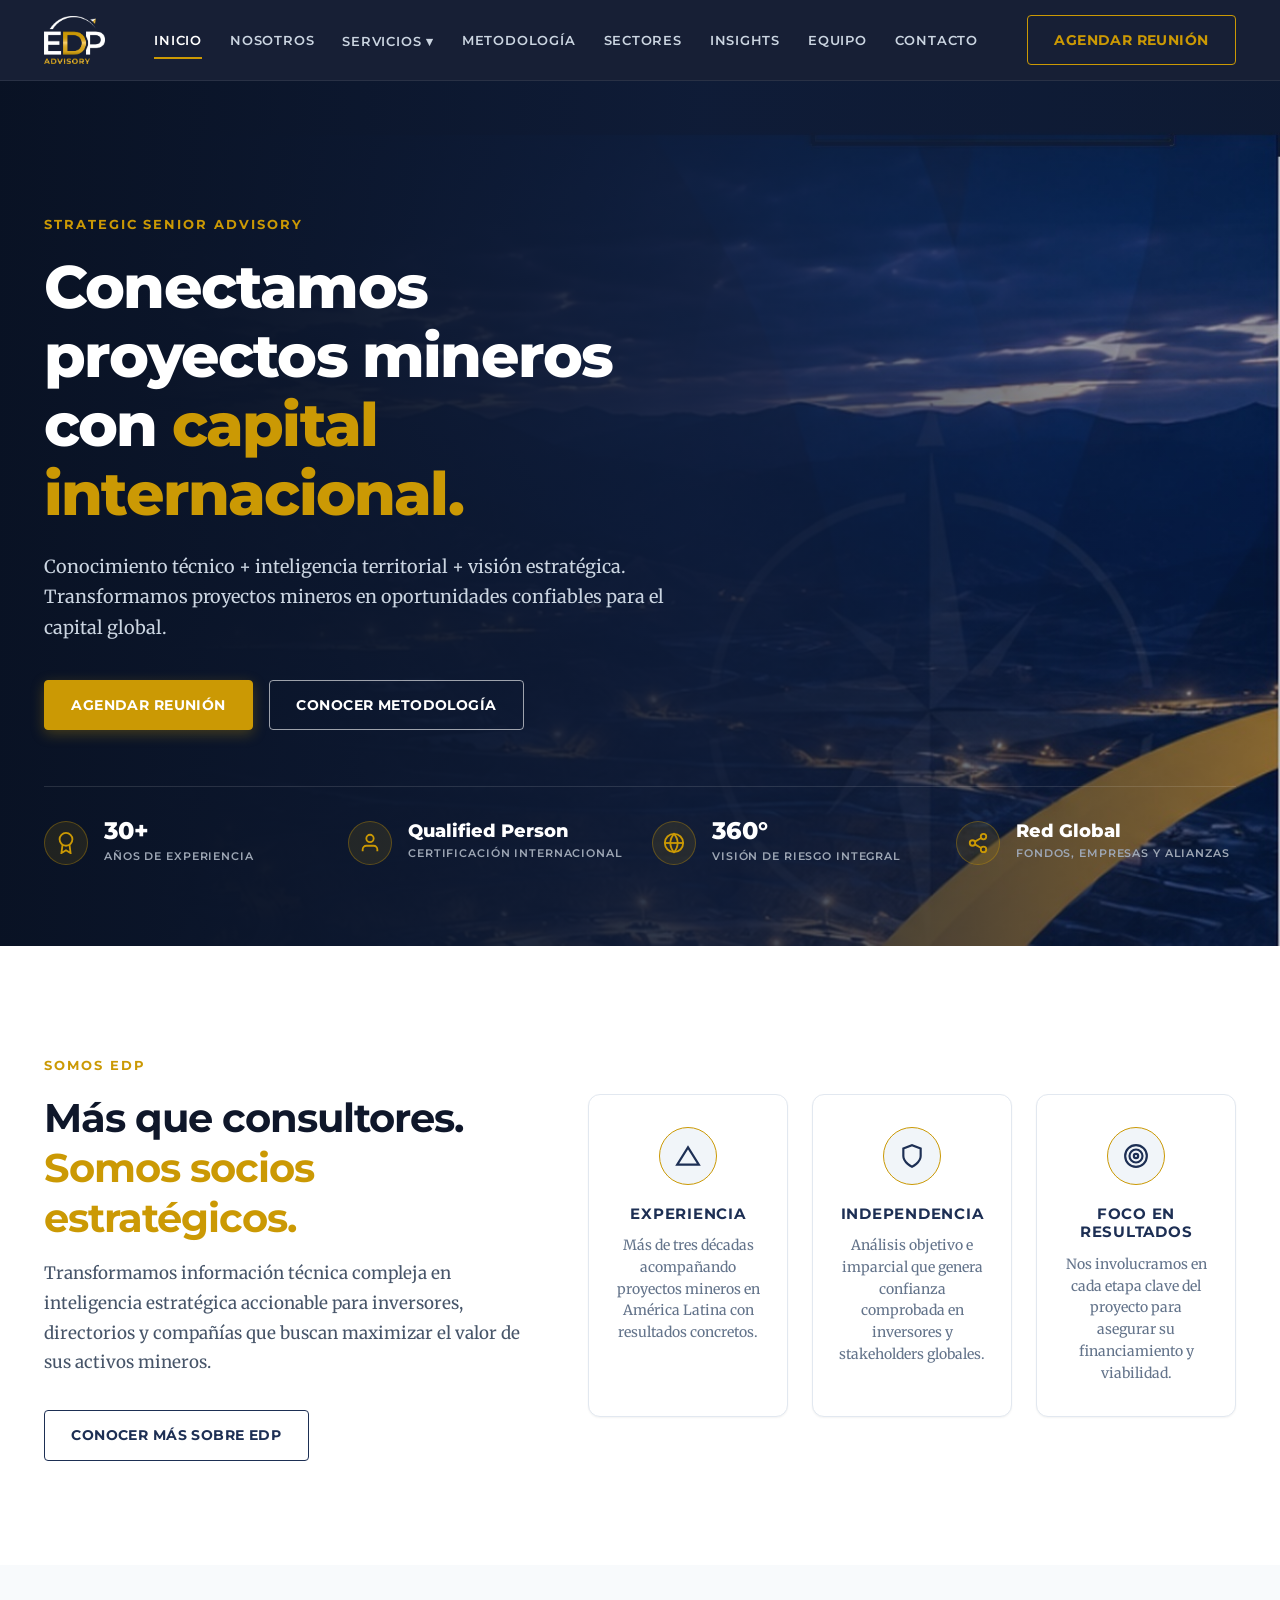
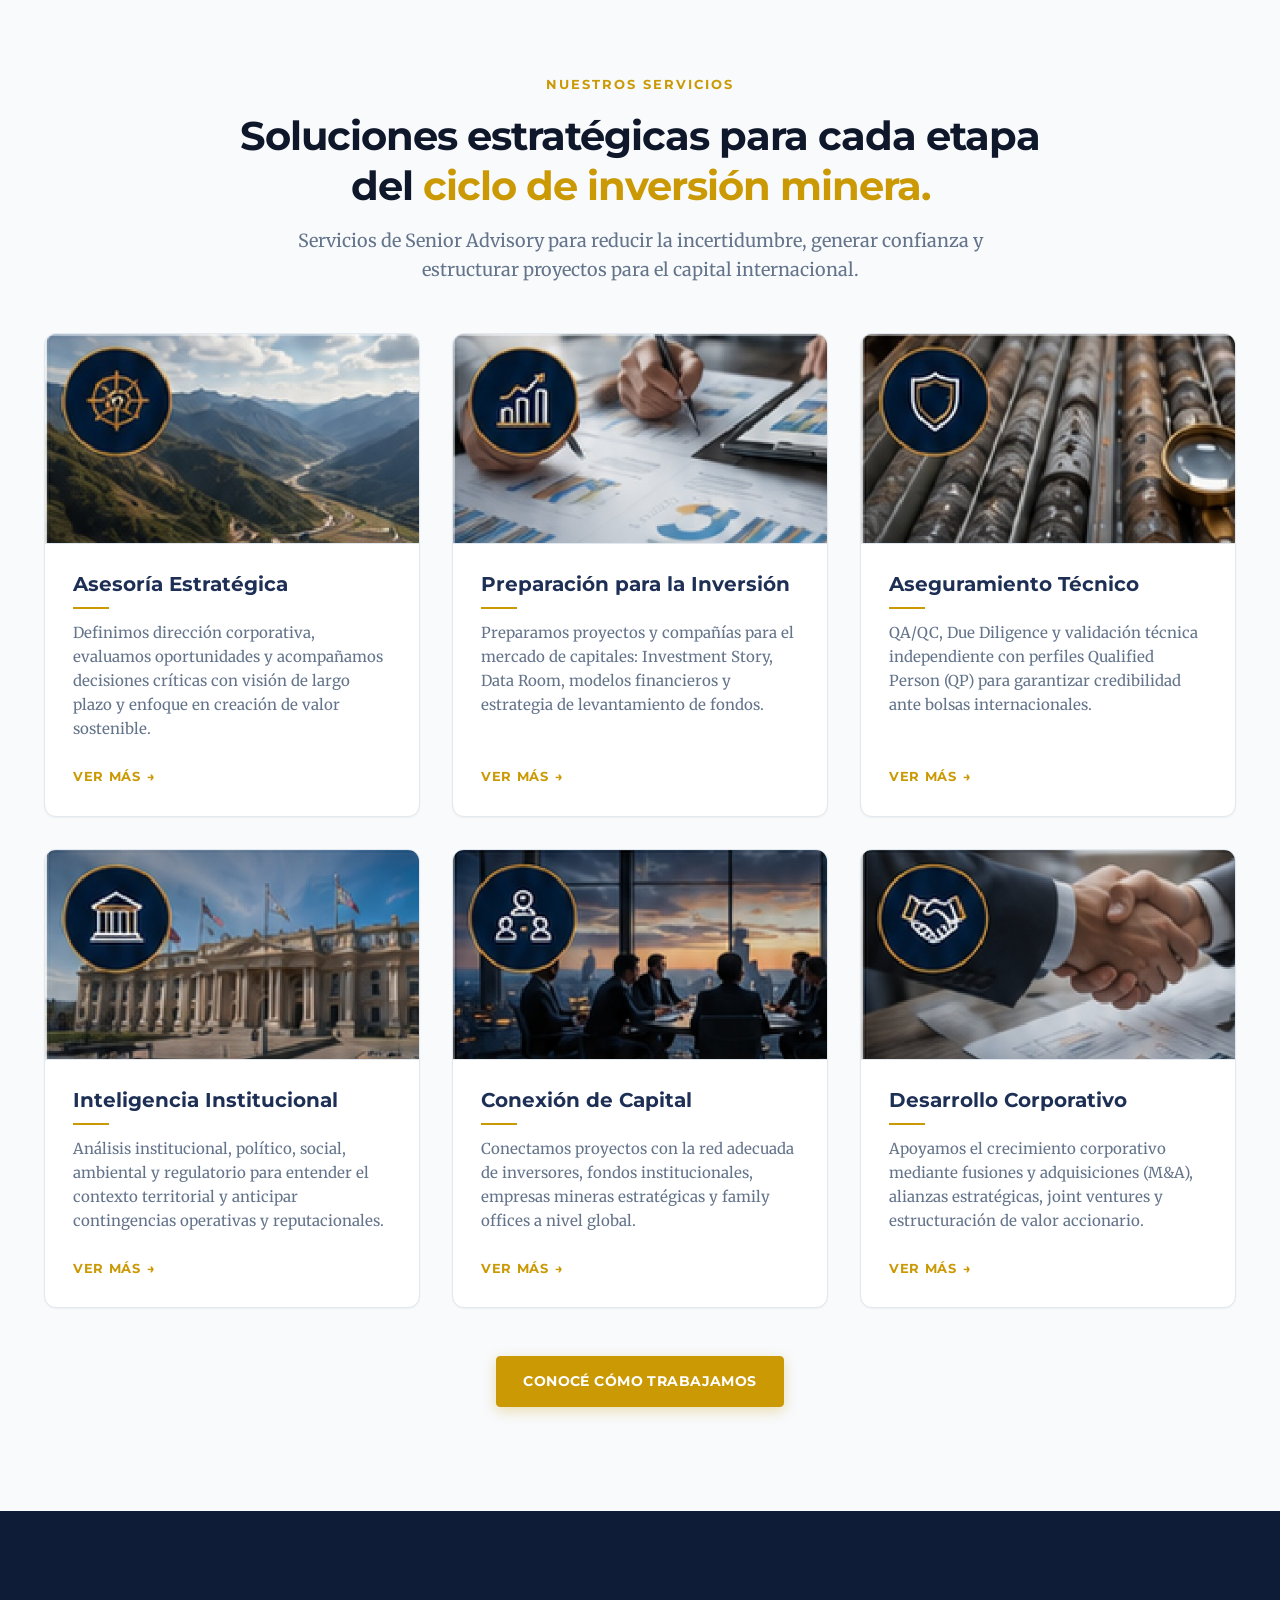
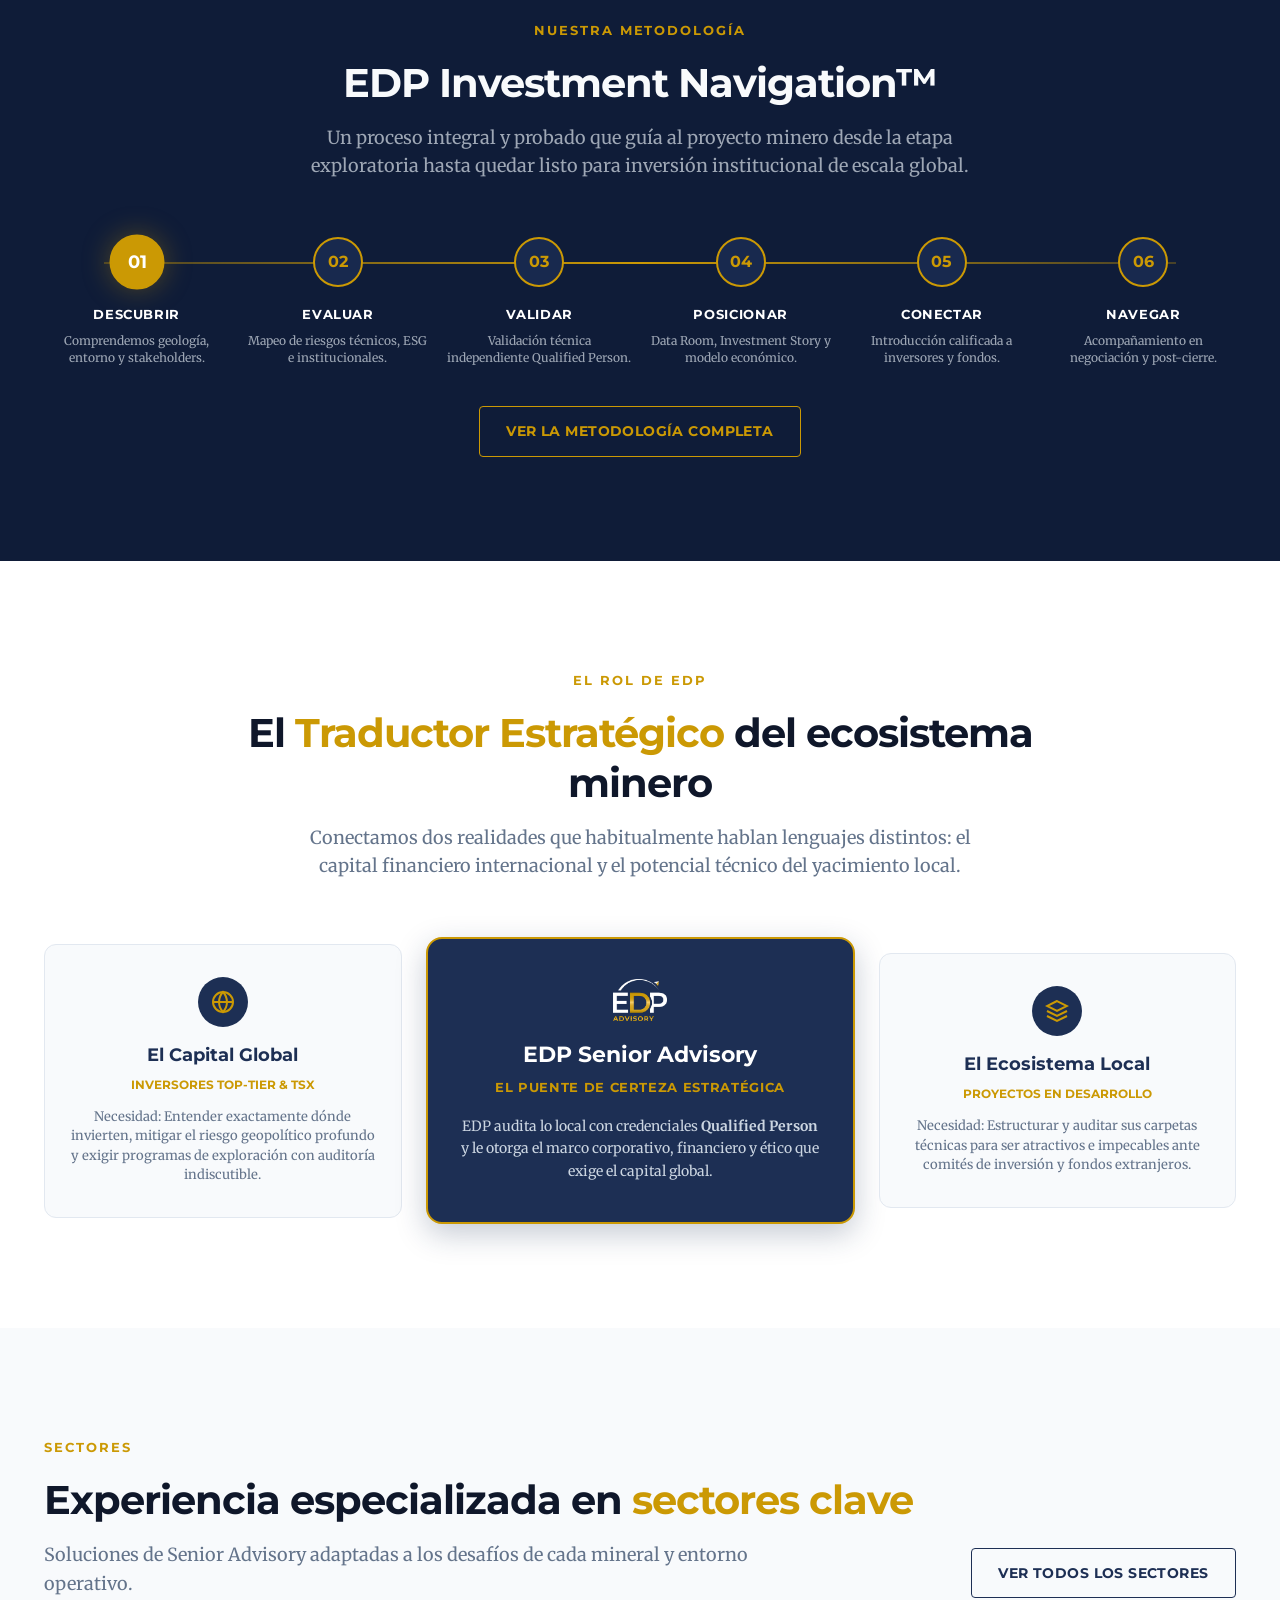
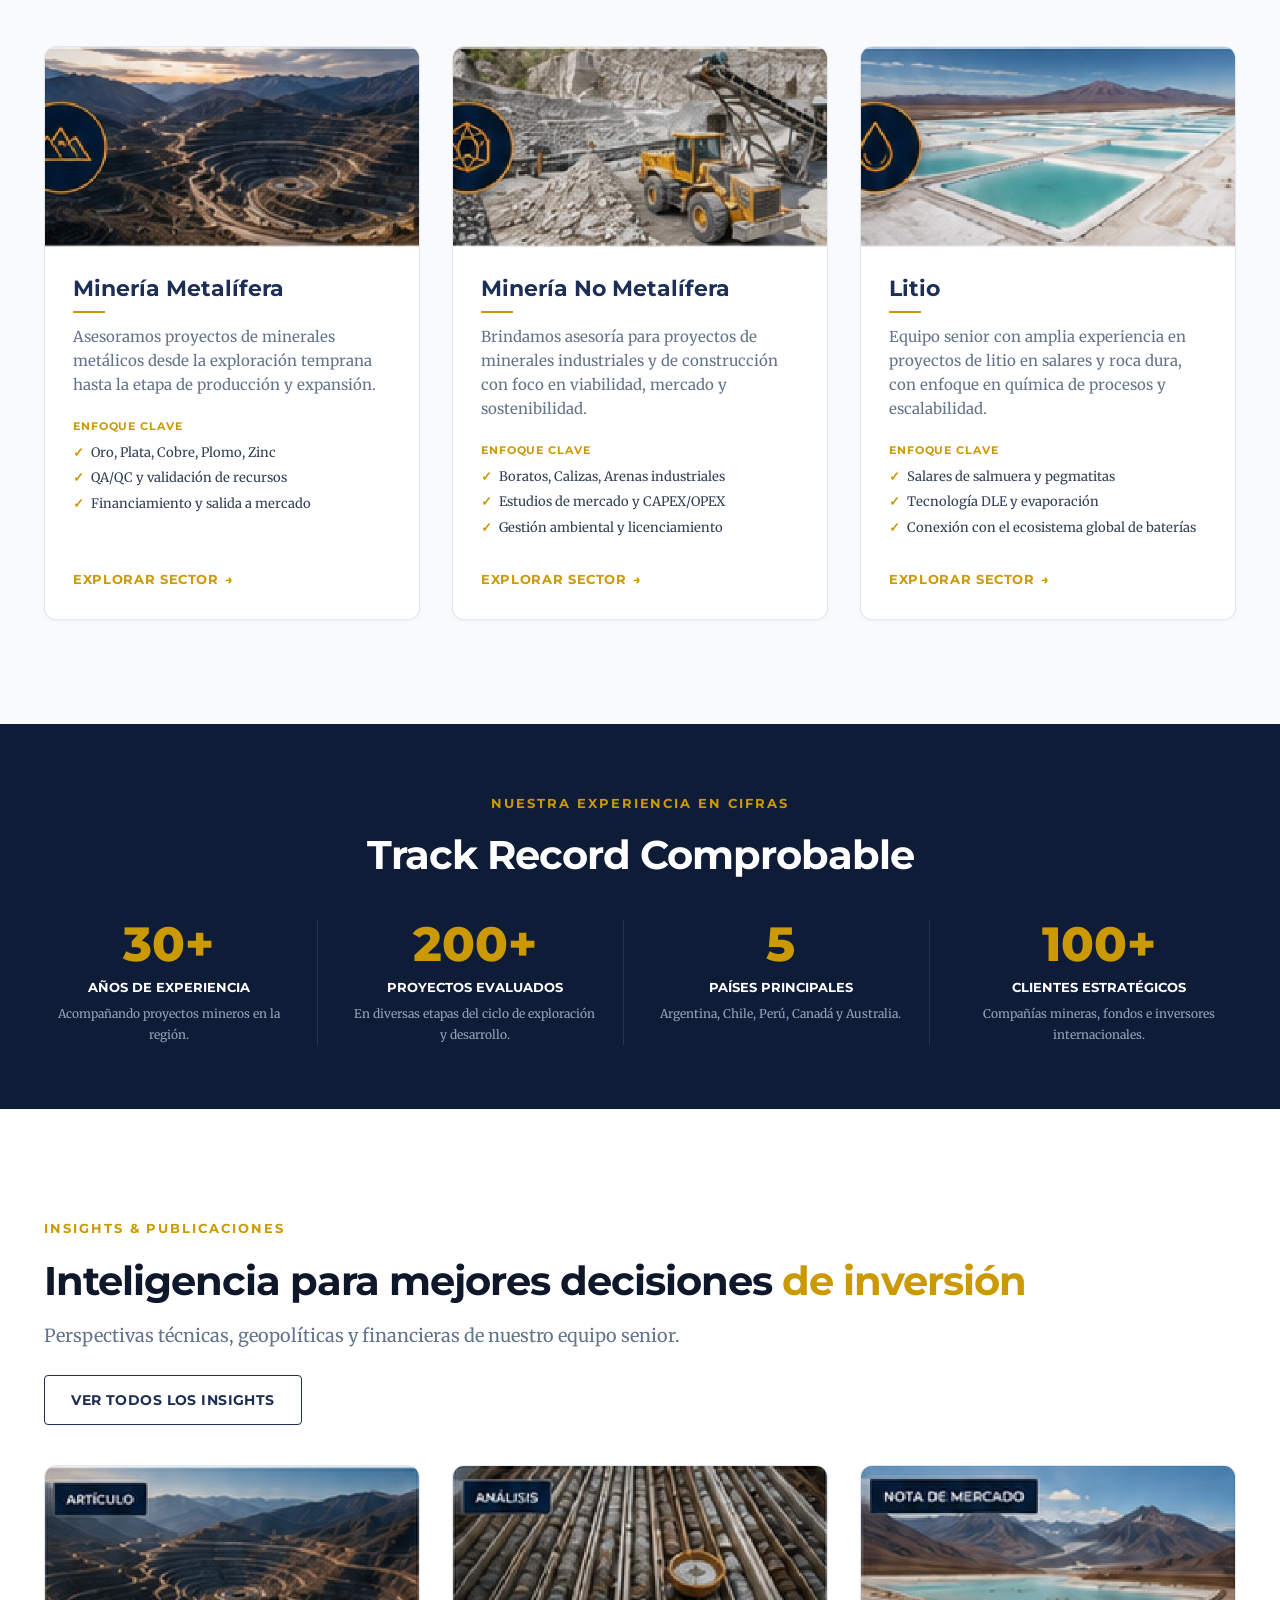
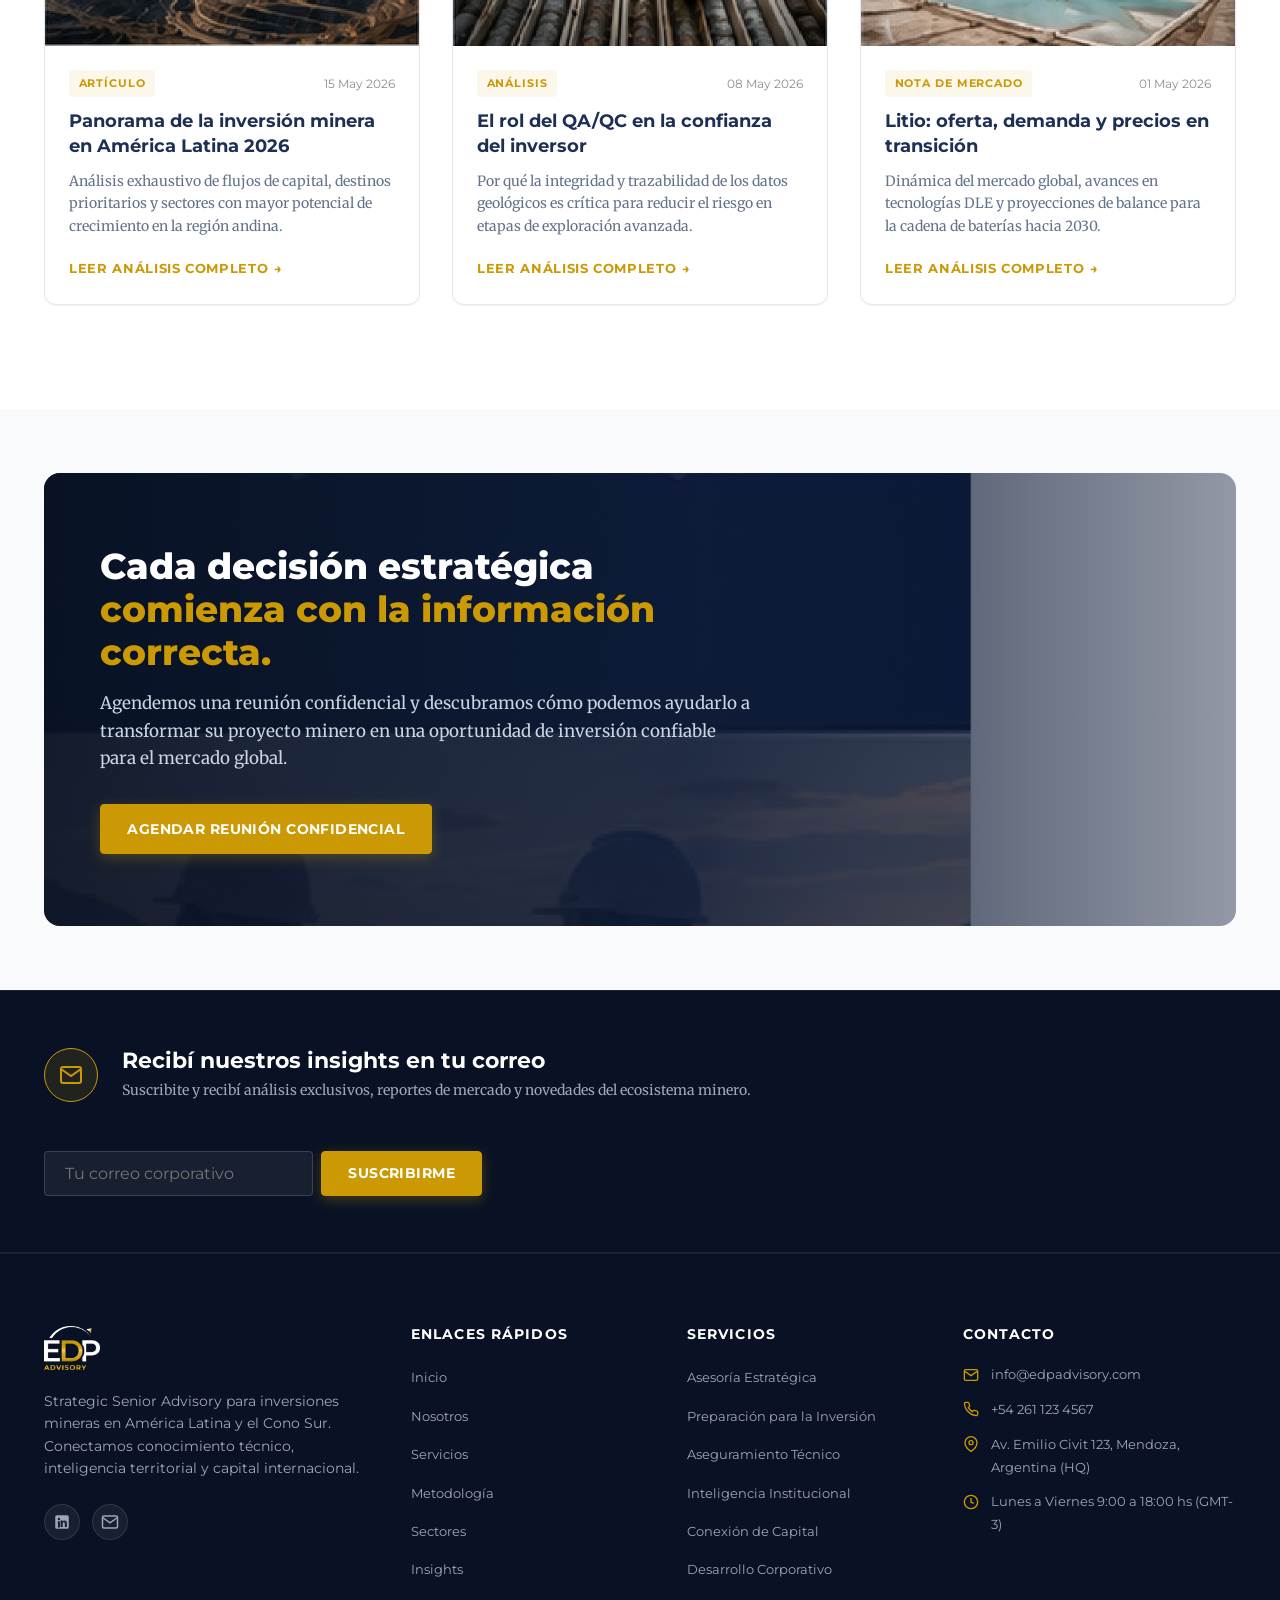
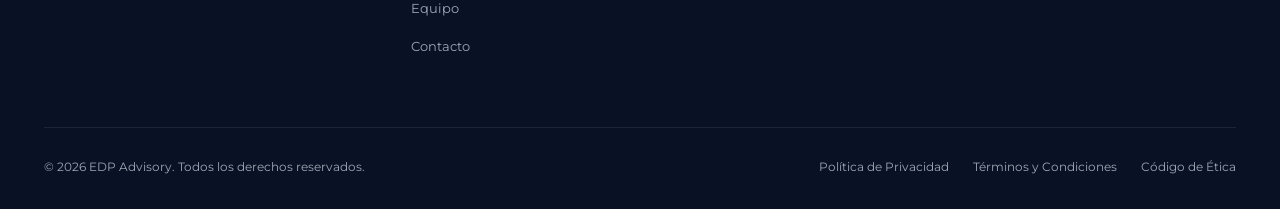
==== index.html @ 358e7604 "Primera version del sitio web EDP" ====
<!DOCTYPE html>
<html lang="es">
<head>
  <meta charset="UTF-8">
  <meta name="viewport" content="width=device-width, initial-scale=1.0">
  <title>EDP Advisory | Strategic Senior Advisory para Inversiones Mineras</title>
  <meta name="description" content="Conectamos proyectos mineros con capital internacional. Firma de Strategic Senior Advisory especializada en minería en América Latina y el Cono Sur.">
  <link rel="stylesheet" href="assets/css/styles.css">
  <link rel="icon" type="image/png" href="assets/img/logo-light.png">
</head>
<body>

  <!-- Site Header -->
  <header class="site-header">
    <div class="container nav-container">
      <a href="index.html" class="nav-logo" aria-label="EDP Advisory - Inicio">
        <img src="assets/img/logo-light.png" alt="EDP Advisory">
      </a>

      <nav class="nav-menu" id="navMenu">
        <a href="index.html" class="nav-link active">Inicio</a>
        <a href="nosotros.html" class="nav-link">Nosotros</a>
        <div class="nav-dropdown">
          <a href="servicios.html" class="nav-link">Servicios ▾</a>
          <div class="dropdown-menu">
            <a href="servicios.html#asesoria-estrategica" class="dropdown-item">Asesoría Estratégica</a>
            <a href="servicios.html#preparacion-inversion" class="dropdown-item">Preparación para la Inversión</a>
            <a href="servicios.html#aseguramiento-tecnico" class="dropdown-item">Aseguramiento Técnico</a>
            <a href="servicios.html#inteligencia-institucional" class="dropdown-item">Inteligencia Institucional</a>
            <a href="servicios.html#conexion-capital" class="dropdown-item">Conexión de Capital</a>
            <a href="servicios.html#desarrollo-corporativo" class="dropdown-item">Desarrollo Corporativo</a>
          </div>
        </div>
        <a href="metodologia.html" class="nav-link">Metodología</a>
        <a href="sectores.html" class="nav-link">Sectores</a>
        <a href="insights.html" class="nav-link">Insights</a>
        <a href="equipo.html" class="nav-link">Equipo</a>
        <a href="contacto.html" class="nav-link">Contacto</a>
      </nav>

      <div class="nav-actions">
        <a href="agendar.html" class="btn btn-outline-gold">Agendar Reunión</a>
        <button class="hamburger-btn" aria-label="Abrir menú" aria-expanded="false">
          <svg width="24" height="24" viewBox="0 0 24 24" fill="none" stroke="currentColor" stroke-width="2">
            <line x1="3" y1="12" x2="21" y2="12"></line>
            <line x1="3" y1="6" x2="21" y2="6"></line>
            <line x1="3" y1="18" x2="21" y2="18"></line>
          </svg>
        </button>
      </div>
    </div>
  </header>

  <!-- Hero Section -->
  <section class="hero">
    <div class="container">
      <div class="hero-content reveal">
        <span class="eyebrow">Strategic Senior Advisory</span>
        <h1 class="hero-title">Conectamos proyectos mineros con <span class="text-gold">capital internacional.</span></h1>
        <p class="hero-description">Conocimiento técnico + inteligencia territorial + visión estratégica. Transformamos proyectos mineros en oportunidades confiables para el capital global.</p>
        
        <div class="hero-actions">
          <a href="agendar.html" class="btn btn-gold">Agendar Reunión</a>
          <a href="metodologia.html" class="btn btn-outline-white">Conocer Metodología</a>
        </div>
      </div>

      <!-- 4 Key Metrics Bar -->
      <div class="metrics-strip">
        <div class="metric-item">
          <div class="metric-icon">
            <svg width="22" height="22" viewBox="0 0 24 24" fill="none" stroke="currentColor" stroke-width="2">
              <circle cx="12" cy="8" r="7"></circle>
              <polyline points="8.21 13.89 7 23 12 20 17 23 15.79 13.88"></polyline>
            </svg>
          </div>
          <div>
            <div class="metric-number">30+</div>
            <div class="metric-label">Años de Experiencia</div>
          </div>
        </div>

        <div class="metric-item">
          <div class="metric-icon">
            <svg width="22" height="22" viewBox="0 0 24 24" fill="none" stroke="currentColor" stroke-width="2">
              <path d="M20 21v-2a4 4 0 0 0-4-4H8a4 4 0 0 0-4 4v2"></path>
              <circle cx="12" cy="7" r="4"></circle>
            </svg>
          </div>
          <div>
            <div class="metric-number" style="font-size: 1.15rem;">Qualified Person</div>
            <div class="metric-label">Certificación Internacional</div>
          </div>
        </div>

        <div class="metric-item">
          <div class="metric-icon">
            <svg width="22" height="22" viewBox="0 0 24 24" fill="none" stroke="currentColor" stroke-width="2">
              <circle cx="12" cy="12" r="10"></circle>
              <line x1="2" y1="12" x2="22" y2="12"></line>
              <path d="M12 2a15.3 15.3 0 0 1 4 10 15.3 15.3 0 0 1-4 10 15.3 15.3 0 0 1-4-10 15.3 15.3 0 0 1 4-10z"></path>
            </svg>
          </div>
          <div>
            <div class="metric-number">360°</div>
            <div class="metric-label">Visión de Riesgo Integral</div>
          </div>
        </div>

        <div class="metric-item">
          <div class="metric-icon">
            <svg width="22" height="22" viewBox="0 0 24 24" fill="none" stroke="currentColor" stroke-width="2">
              <circle cx="18" cy="5" r="3"></circle>
              <circle cx="6" cy="12" r="3"></circle>
              <circle cx="18" cy="19" r="3"></circle>
              <line x1="8.59" y1="13.51" x2="15.42" y2="17.49"></line>
              <line x1="15.41" y1="6.51" x2="8.59" y2="10.49"></line>
            </svg>
          </div>
          <div>
            <div class="metric-number" style="font-size: 1.15rem;">Red Global</div>
            <div class="metric-label">Fondos, Empresas y Alianzas</div>
          </div>
        </div>
      </div>
    </div>
  </section>

  <!-- Somos EDP / Value Proposition Section -->
  <section class="section section-white">
    <div class="container">
      <div class="feature-split">
        <div>
          <span class="eyebrow">Somos EDP</span>
          <h2 class="section-title">Más que consultores. <span class="text-gold">Somos socios estratégicos.</span></h2>
          <p style="font-size: 1.0625rem; color: #475569; margin-bottom: 2rem; line-height: 1.75;">
            Transformamos información técnica compleja en inteligencia estratégica accionable para inversores, directorios y compañías que buscan maximizar el valor de sus activos mineros.
          </p>
          <a href="nosotros.html" class="btn btn-outline-navy">Conocer más sobre EDP</a>
        </div>

        <div class="pillar-cards">
          <!-- Pillar 1 -->
          <div class="pillar-card">
            <div class="pillar-icon-box">
              <svg width="26" height="26" viewBox="0 0 24 24" fill="none" stroke="currentColor" stroke-width="2">
                <path d="M2 20h20L12 4z"></path>
              </svg>
            </div>
            <h3 class="pillar-title">Experiencia</h3>
            <p class="pillar-desc">Más de tres décadas acompañando proyectos mineros en América Latina con resultados concretos.</p>
          </div>

          <!-- Pillar 2 -->
          <div class="pillar-card">
            <div class="pillar-icon-box">
              <svg width="26" height="26" viewBox="0 0 24 24" fill="none" stroke="currentColor" stroke-width="2">
                <path d="M12 22s8-4 8-10V5l-8-3-8 3v7c0 6 8 10 8 10z"></path>
              </svg>
            </div>
            <h3 class="pillar-title">Independencia</h3>
            <p class="pillar-desc">Análisis objetivo e imparcial que genera confianza comprobada en inversores y stakeholders globales.</p>
          </div>

          <!-- Pillar 3 -->
          <div class="pillar-card">
            <div class="pillar-icon-box">
              <svg width="26" height="26" viewBox="0 0 24 24" fill="none" stroke="currentColor" stroke-width="2">
                <circle cx="12" cy="12" r="10"></circle>
                <circle cx="12" cy="12" r="6"></circle>
                <circle cx="12" cy="12" r="2"></circle>
              </svg>
            </div>
            <h3 class="pillar-title">Foco en Resultados</h3>
            <p class="pillar-desc">Nos involucramos en cada etapa clave del proyecto para asegurar su financiamiento y viabilidad.</p>
          </div>
        </div>
      </div>
    </div>
  </section>

  <!-- Solutions & Services Overview Section -->
  <section class="section section-light">
    <div class="container">
      <div style="text-align: center; max-width: 800px; margin: 0 auto;">
        <span class="eyebrow">Nuestros Servicios</span>
        <h2 class="section-title">Soluciones estratégicas para cada etapa del <span class="text-gold">ciclo de inversión minera.</span></h2>
        <p class="section-subtitle" style="margin: 0 auto;">
          Servicios de Senior Advisory para reducir la incertidumbre, generar confianza y estructurar proyectos para el capital internacional.
        </p>
      </div>

      <div class="services-grid">
        <!-- Service 1 -->
        <div class="service-card">
          <img src="assets/img/service-advisory.jpg" alt="Asesoría Estratégica" class="service-card-img">
          <div class="service-card-body">
            <h3 class="service-card-title">Asesoría Estratégica</h3>
            <p class="service-card-desc">Definimos dirección corporativa, evaluamos oportunidades y acompañamos decisiones críticas con visión de largo plazo y enfoque en creación de valor sostenible.</p>
            <a href="servicios.html#asesoria-estrategica" class="service-card-link">Ver más <span>→</span></a>
          </div>
        </div>

        <!-- Service 2 -->
        <div class="service-card">
          <img src="assets/img/service-readiness.jpg" alt="Preparación para la Inversión" class="service-card-img">
          <div class="service-card-body">
            <h3 class="service-card-title">Preparación para la Inversión</h3>
            <p class="service-card-desc">Preparamos proyectos y compañías para el mercado de capitales: Investment Story, Data Room, modelos financieros y estrategia de levantamiento de fondos.</p>
            <a href="servicios.html#preparacion-inversion" class="service-card-link">Ver más <span>→</span></a>
          </div>
        </div>

        <!-- Service 3 -->
        <div class="service-card">
          <img src="assets/img/service-technical.jpg" alt="Aseguramiento Técnico" class="service-card-img">
          <div class="service-card-body">
            <h3 class="service-card-title">Aseguramiento Técnico</h3>
            <p class="service-card-desc">QA/QC, Due Diligence y validación técnica independiente con perfiles Qualified Person (QP) para garantizar credibilidad ante bolsas internacionales.</p>
            <a href="servicios.html#aseguramiento-tecnico" class="service-card-link">Ver más <span>→</span></a>
          </div>
        </div>

        <!-- Service 4 -->
        <div class="service-card">
          <img src="assets/img/service-institutional.jpg" alt="Inteligencia Institucional" class="service-card-img">
          <div class="service-card-body">
            <h3 class="service-card-title">Inteligencia Institucional</h3>
            <p class="service-card-desc">Análisis institucional, político, social, ambiental y regulatorio para entender el contexto territorial y anticipar contingencias operativas y reputacionales.</p>
            <a href="servicios.html#inteligencia-institucional" class="service-card-link">Ver más <span>→</span></a>
          </div>
        </div>

        <!-- Service 5 -->
        <div class="service-card">
          <img src="assets/img/service-capital.jpg" alt="Conexión de Capital" class="service-card-img">
          <div class="service-card-body">
            <h3 class="service-card-title">Conexión de Capital</h3>
            <p class="service-card-desc">Conectamos proyectos con la red adecuada de inversores, fondos institucionales, empresas mineras estratégicas y family offices a nivel global.</p>
            <a href="servicios.html#conexion-capital" class="service-card-link">Ver más <span>→</span></a>
          </div>
        </div>

        <!-- Service 6 -->
        <div class="service-card">
          <img src="assets/img/service-corporate.jpg" alt="Desarrollo Corporativo" class="service-card-img">
          <div class="service-card-body">
            <h3 class="service-card-title">Desarrollo Corporativo</h3>
            <p class="service-card-desc">Apoyamos el crecimiento corporativo mediante fusiones y adquisiciones (M&A), alianzas estratégicas, joint ventures y estructuración de valor accionario.</p>
            <a href="servicios.html#desarrollo-corporativo" class="service-card-link">Ver más <span>→</span></a>
          </div>
        </div>
      </div>

      <div style="text-align: center; margin-top: 3rem;">
        <a href="servicios.html" class="btn btn-gold">Conocé cómo trabajamos</a>
      </div>
    </div>
  </section>

  <!-- Methodology Preview Section (Dark Navy) -->
  <section class="section section-dark">
    <div class="container">
      <div style="text-align: center; max-width: 800px; margin: 0 auto;">
        <span class="eyebrow">Nuestra Metodología</span>
        <h2 class="section-title">EDP Investment Navigation™</h2>
        <p class="section-subtitle" style="margin: 0 auto;">
          Un proceso integral y probado que guía al proyecto minero desde la etapa exploratoria hasta quedar listo para inversión institucional de escala global.
        </p>
      </div>

      <!-- 6-Stage Interactive Horizontal Strip -->
      <div class="methodology-strip">
        <div class="step-node active" data-step="1">
          <div class="step-number">01</div>
          <div class="step-name">Descubrir</div>
          <div class="step-summary">Comprendemos geología, entorno y stakeholders.</div>
        </div>
        <div class="step-node" data-step="2">
          <div class="step-number">02</div>
          <div class="step-name">Evaluar</div>
          <div class="step-summary">Mapeo de riesgos técnicos, ESG e institucionales.</div>
        </div>
        <div class="step-node" data-step="3">
          <div class="step-number">03</div>
          <div class="step-name">Validar</div>
          <div class="step-summary">Validación técnica independiente Qualified Person.</div>
        </div>
        <div class="step-node" data-step="4">
          <div class="step-number">04</div>
          <div class="step-name">Posicionar</div>
          <div class="step-summary">Data Room, Investment Story y modelo económico.</div>
        </div>
        <div class="step-node" data-step="5">
          <div class="step-number">05</div>
          <div class="step-name">Conectar</div>
          <div class="step-summary">Introducción calificada a inversores y fondos.</div>
        </div>
        <div class="step-node" data-step="6">
          <div class="step-number">06</div>
          <div class="step-name">Navegar</div>
          <div class="step-summary">Acompañamiento en negociación y post-cierre.</div>
        </div>
      </div>

      <div style="text-align: center; margin-top: 2.5rem;">
        <a href="metodologia.html" class="btn btn-outline-gold">Ver la Metodología Completa</a>
      </div>
    </div>
  </section>

  <!-- The Strategic Translator / Bridge Section -->
  <section class="section section-white">
    <div class="container">
      <div style="text-align: center; max-width: 820px; margin: 0 auto 3.5rem;">
        <span class="eyebrow">El Rol de EDP</span>
        <h2 class="section-title">El <span class="text-gold">Traductor Estratégico</span> del ecosistema minero</h2>
        <p class="section-subtitle" style="margin: 0 auto;">
          Conectamos dos realidades que habitualmente hablan lenguajes distintos: el capital financiero internacional y el potencial técnico del yacimiento local.
        </p>
      </div>

      <div style="display: grid; grid-template-columns: 1fr 1.2fr 1fr; gap: 1.5rem; align-items: center;">
        <!-- Global Capital -->
        <div style="background-color: #f8fafc; border: 1.5px solid #e2e8f0; border-radius: 12px; padding: 2rem 1.5rem; text-align: center;">
          <div style="width: 50px; height: 50px; border-radius: 50%; background: #1D2F54; color: #CB9904; display: flex; align-items: center; justify-content: center; margin: 0 auto 1rem;">
            <svg width="24" height="24" viewBox="0 0 24 24" fill="none" stroke="currentColor" stroke-width="2">
              <circle cx="12" cy="12" r="10"></circle>
              <line x1="2" y1="12" x2="22" y2="12"></line>
              <path d="M12 2a15.3 15.3 0 0 1 4 10 15.3 15.3 0 0 1-4 10 15.3 15.3 0 0 1-4-10 15.3 15.3 0 0 1 4-10z"></path>
            </svg>
          </div>
          <h3 style="font-size: 1.15rem; color: #1D2F54; margin-bottom: 0.5rem;">El Capital Global</h3>
          <p style="font-family: var(--font-ui); font-size: 0.75rem; font-weight: 700; color: #CB9904; text-transform: uppercase; margin-bottom: 0.75rem;">Inversores Top-Tier & TSX</p>
          <p style="font-size: 0.8125rem; color: #64748b; line-height: 1.5;">
            Necesidad: Entender exactamente dónde invierten, mitigar el riesgo geopolítico profundo y exigir programas de exploración con auditoría indiscutible.
          </p>
        </div>

        <!-- Center Bridge EDP -->
        <div style="background-color: #1D2F54; color: #ffffff; border-radius: 16px; padding: 2.5rem 2rem; text-align: center; border: 2px solid #CB9904; box-shadow: 0 10px 30px rgba(29, 47, 84, 0.25);">
          <img src="assets/img/logo-light.png" alt="EDP" style="height: 42px; margin: 0 auto 1.25rem;">
          <h3 style="font-size: 1.35rem; color: #ffffff; margin-bottom: 0.5rem;">EDP Senior Advisory</h3>
          <p style="font-family: var(--font-ui); font-size: 0.8125rem; font-weight: 700; color: #CB9904; letter-spacing: 0.05em; text-transform: uppercase; margin-bottom: 1rem;">
            El Puente de Certeza Estratégica
          </p>
          <p style="font-size: 0.875rem; color: #cbd5e1; line-height: 1.6;">
            EDP audita lo local con credenciales <strong>Qualified Person</strong> y le otorga el marco corporativo, financiero y ético que exige el capital global.
          </p>
        </div>

        <!-- Local Projects -->
        <div style="background-color: #f8fafc; border: 1.5px solid #e2e8f0; border-radius: 12px; padding: 2rem 1.5rem; text-align: center;">
          <div style="width: 50px; height: 50px; border-radius: 50%; background: #1D2F54; color: #CB9904; display: flex; align-items: center; justify-content: center; margin: 0 auto 1rem;">
            <svg width="24" height="24" viewBox="0 0 24 24" fill="none" stroke="currentColor" stroke-width="2">
              <polygon points="12 2 2 7 12 12 22 7 12 2"></polygon>
              <polyline points="2 17 12 22 22 17"></polyline>
              <polyline points="2 12 12 17 22 12"></polyline>
            </svg>
          </div>
          <h3 style="font-size: 1.15rem; color: #1D2F54; margin-bottom: 0.5rem;">El Ecosistema Local</h3>
          <p style="font-family: var(--font-ui); font-size: 0.75rem; font-weight: 700; color: #CB9904; text-transform: uppercase; margin-bottom: 0.75rem;">Proyectos en Desarrollo</p>
          <p style="font-size: 0.8125rem; color: #64748b; line-height: 1.5;">
            Necesidad: Estructurar y auditar sus carpetas técnicas para ser atractivos e impecables ante comités de inversión y fondos extranjeros.
          </p>
        </div>
      </div>
    </div>
  </section>

  <!-- Sectors Overview Section -->
  <section class="section section-light">
    <div class="container">
      <div style="display: flex; justify-content: space-between; align-items: flex-end; margin-bottom: 2.5rem; flex-wrap: wrap; gap: 1.5rem;">
        <div>
          <span class="eyebrow">Sectores</span>
          <h2 class="section-title">Experiencia especializada en <span class="text-gold">sectores clave</span></h2>
          <p class="section-subtitle">Soluciones de Senior Advisory adaptadas a los desafíos de cada mineral y entorno operativo.</p>
        </div>
        <a href="sectores.html" class="btn btn-outline-navy">Ver todos los sectores</a>
      </div>

      <div class="sectors-grid">
        <!-- Sector 1: Metalifera -->
        <div class="sector-card">
          <div class="sector-card-img-wrapper">
            <img src="assets/img/sector-metalifera.jpg" alt="Minería Metalífera" class="sector-card-img">
          </div>
          <div class="sector-card-body">
            <h3 class="sector-card-title">Minería Metalífera</h3>
            <p class="sector-card-desc">Asesoramos proyectos de minerales metálicos desde la exploración temprana hasta la etapa de producción y expansión.</p>
            <div class="sector-enfoque-title">Enfoque Clave</div>
            <ul class="sector-checklist">
              <li>Oro, Plata, Cobre, Plomo, Zinc</li>
              <li>QA/QC y validación de recursos</li>
              <li>Financiamiento y salida a mercado</li>
            </ul>
            <a href="sectores.html#metalifera" class="service-card-link">Explorar sector <span>→</span></a>
          </div>
        </div>

        <!-- Sector 2: No Metalifera -->
        <div class="sector-card">
          <div class="sector-card-img-wrapper">
            <img src="assets/img/sector-nometalifera.jpg" alt="Minería No Metalífera" class="sector-card-img">
          </div>
          <div class="sector-card-body">
            <h3 class="sector-card-title">Minería No Metalífera</h3>
            <p class="sector-card-desc">Brindamos asesoría para proyectos de minerales industriales y de construcción con foco en viabilidad, mercado y sostenibilidad.</p>
            <div class="sector-enfoque-title">Enfoque Clave</div>
            <ul class="sector-checklist">
              <li>Boratos, Calizas, Arenas industriales</li>
              <li>Estudios de mercado y CAPEX/OPEX</li>
              <li>Gestión ambiental y licenciamiento</li>
            </ul>
            <a href="sectores.html#no-metalifera" class="service-card-link">Explorar sector <span>→</span></a>
          </div>
        </div>

        <!-- Sector 3: Litio -->
        <div class="sector-card">
          <div class="sector-card-img-wrapper">
            <img src="assets/img/sector-litio.jpg" alt="Litio y Salares" class="sector-card-img">
          </div>
          <div class="sector-card-body">
            <h3 class="sector-card-title">Litio</h3>
            <p class="sector-card-desc">Equipo senior con amplia experiencia en proyectos de litio en salares y roca dura, con enfoque en química de procesos y escalabilidad.</p>
            <div class="sector-enfoque-title">Enfoque Clave</div>
            <ul class="sector-checklist">
              <li>Salares de salmuera y pegmatitas</li>
              <li>Tecnología DLE y evaporación</li>
              <li>Conexión con el ecosistema global de baterías</li>
            </ul>
            <a href="sectores.html#litio" class="service-card-link">Explorar sector <span>→</span></a>
          </div>
        </div>
      </div>
    </div>
  </section>

  <!-- Sector Metrics Banner (Dark Navy) -->
  <section class="section section-dark" style="padding: 4rem 0;">
    <div class="container">
      <div style="text-align: center; margin-bottom: 2.5rem;">
        <span class="eyebrow">Nuestra Experiencia en Cifras</span>
        <h2 class="section-title text-white">Track Record Comprobable</h2>
      </div>

      <div style="display: grid; grid-template-columns: repeat(4, 1fr); gap: 2rem; text-align: center;">
        <div style="border-right: 1px solid rgba(255,255,255,0.1); padding-right: 1.5rem;">
          <div style="font-family: var(--font-heading); font-size: 3rem; font-weight: 800; color: #CB9904; line-height: 1;">30+</div>
          <div style="font-family: var(--font-ui); font-size: 0.8125rem; font-weight: 700; text-transform: uppercase; color: #ffffff; margin: 0.5rem 0 0.25rem;">Años de Experiencia</div>
          <p style="font-size: 0.75rem; color: #94a3b8; margin: 0;">Acompañando proyectos mineros en la región.</p>
        </div>

        <div style="border-right: 1px solid rgba(255,255,255,0.1); padding-right: 1.5rem;">
          <div style="font-family: var(--font-heading); font-size: 3rem; font-weight: 800; color: #CB9904; line-height: 1;">200+</div>
          <div style="font-family: var(--font-ui); font-size: 0.8125rem; font-weight: 700; text-transform: uppercase; color: #ffffff; margin: 0.5rem 0 0.25rem;">Proyectos Evaluados</div>
          <p style="font-size: 0.75rem; color: #94a3b8; margin: 0;">En diversas etapas del ciclo de exploración y desarrollo.</p>
        </div>

        <div style="border-right: 1px solid rgba(255,255,255,0.1); padding-right: 1.5rem;">
          <div style="font-family: var(--font-heading); font-size: 3rem; font-weight: 800; color: #CB9904; line-height: 1;">5</div>
          <div style="font-family: var(--font-ui); font-size: 0.8125rem; font-weight: 700; text-transform: uppercase; color: #ffffff; margin: 0.5rem 0 0.25rem;">Países Principales</div>
          <p style="font-size: 0.75rem; color: #94a3b8; margin: 0;">Argentina, Chile, Perú, Canadá y Australia.</p>
        </div>

        <div>
          <div style="font-family: var(--font-heading); font-size: 3rem; font-weight: 800; color: #CB9904; line-height: 1;">100+</div>
          <div style="font-family: var(--font-ui); font-size: 0.8125rem; font-weight: 700; text-transform: uppercase; color: #ffffff; margin: 0.5rem 0 0.25rem;">Clientes Estratégicos</div>
          <p style="font-size: 0.75rem; color: #94a3b8; margin: 0;">Compañías mineras, fondos e inversores internacionales.</p>
        </div>
      </div>
    </div>
  </section>

  <!-- Insights Teaser Section -->
  <section class="section section-white">
    <div class="container">
      <div style="display: flex; justify-content: space-between; align-items: flex-end; margin-bottom: 2.5rem; flex-wrap: wrap; gap: 1.5rem;">
        <div>
          <span class="eyebrow">Insights & Publicaciones</span>
          <h2 class="section-title">Inteligencia para mejores decisiones <span class="text-gold">de inversión</span></h2>
          <p class="section-subtitle">Perspectivas técnicas, geopolíticas y financieras de nuestro equipo senior.</p>
        </div>
        <a href="insights.html" class="btn btn-outline-navy">Ver todos los insights</a>
      </div>

      <div class="insights-grid" style="grid-template-columns: repeat(3, 1fr);">
        <!-- Insight 1 -->
        <div class="insight-card">
          <img src="assets/img/insight-1.jpg" alt="Panorama de la inversión minera" class="insight-card-img">
          <div class="insight-card-body">
            <div class="insight-meta">
              <span class="insight-badge">Artículo</span>
              <span class="insight-date">15 May 2026</span>
            </div>
            <h3 class="insight-title">Panorama de la inversión minera en América Latina 2026</h3>
            <p class="insight-excerpt">Análisis exhaustivo de flujos de capital, destinos prioritarios y sectores con mayor potencial de crecimiento en la región andina.</p>
            <a href="#" class="insight-read-more js-open-article" data-article-id="1">Leer análisis completo <span>→</span></a>
          </div>
        </div>

        <!-- Insight 2 -->
        <div class="insight-card">
          <img src="assets/img/insight-2.jpg" alt="QA/QC en la confianza del inversor" class="insight-card-img">
          <div class="insight-card-body">
            <div class="insight-meta">
              <span class="insight-badge">Análisis</span>
              <span class="insight-date">08 May 2026</span>
            </div>
            <h3 class="insight-title">El rol del QA/QC en la confianza del inversor</h3>
            <p class="insight-excerpt">Por qué la integridad y trazabilidad de los datos geológicos es crítica para reducir el riesgo en etapas de exploración avanzada.</p>
            <a href="#" class="insight-read-more js-open-article" data-article-id="2">Leer análisis completo <span>→</span></a>
          </div>
        </div>

        <!-- Insight 3 -->
        <div class="insight-card">
          <img src="assets/img/insight-3.jpg" alt="Litio oferta y demanda" class="insight-card-img">
          <div class="insight-card-body">
            <div class="insight-meta">
              <span class="insight-badge">Nota de Mercado</span>
              <span class="insight-date">01 May 2026</span>
            </div>
            <h3 class="insight-title">Litio: oferta, demanda y precios en transición</h3>
            <p class="insight-excerpt">Dinámica del mercado global, avances en tecnologías DLE y proyecciones de balance para la cadena de baterías hacia 2030.</p>
            <a href="#" class="insight-read-more js-open-article" data-article-id="3">Leer análisis completo <span>→</span></a>
          </div>
        </div>
      </div>
    </div>
  </section>

  <!-- CTA Banner Section -->
  <div class="container">
    <div class="cta-banner">
      <div class="cta-banner-content">
        <h2 class="cta-banner-title">Cada decisión estratégica <span class="text-gold">comienza con la información correcta.</span></h2>
        <p class="cta-banner-desc">Agendemos una reunión confidencial y descubramos cómo podemos ayudarlo a transformar su proyecto minero en una oportunidad de inversión confiable para el mercado global.</p>
        <a href="agendar.html" class="btn btn-gold">Agendar Reunión Confidencial</a>
      </div>
    </div>
  </div>

  <!-- Newsletter Banner -->
  <section class="newsletter-banner">
    <div class="container">
      <div class="newsletter-split">
        <div class="newsletter-info">
          <div class="newsletter-icon">
            <svg width="24" height="24" viewBox="0 0 24 24" fill="none" stroke="currentColor" stroke-width="2">
              <path d="M4 4h16c1.1 0 2 .9 2 2v12c0 1.1-.9 2-2 2H4c-1.1 0-2-.9-2-2V6c0-1.1.9-2 2-2z"></path>
              <polyline points="22,6 12,13 2,6"></polyline>
            </svg>
          </div>
          <div>
            <h3 class="newsletter-title">Recibí nuestros insights en tu correo</h3>
            <p class="newsletter-desc">Suscribite y recibí análisis exclusivos, reportes de mercado y novedades del ecosistema minero.</p>
          </div>
        </div>

        <form class="newsletter-form js-newsletter-form">
          <input type="email" class="newsletter-input" placeholder="Tu correo corporativo" required>
          <button type="submit" class="btn btn-gold">Suscribirme</button>
        </form>
      </div>
    </div>
  </section>

  <!-- Site Footer -->
  <footer class="site-footer">
    <div class="container">
      <div class="footer-top">
        <div>
          <div class="footer-logo">
            <img src="assets/img/logo-light.png" alt="EDP Advisory">
          </div>
          <p class="footer-about">
            Strategic Senior Advisory para inversiones mineras en América Latina y el Cono Sur. Conectamos conocimiento técnico, inteligencia territorial y capital internacional.
          </p>
          <div class="footer-social">
            <a href="https://linkedin.com" target="_blank" aria-label="LinkedIn">
              <svg width="18" height="18" viewBox="0 0 24 24" fill="currentColor"><path d="M19 3a2 2 0 0 1 2 2v14a2 2 0 0 1-2 2H5a2 2 0 0 1-2-2V5a2 2 0 0 1 2-2h14m-.5 15.5v-5.3a3.26 3.26 0 0 0-3.26-3.26c-.85 0-1.84.52-2.28 1.3v-1.11h-2.79v8.37h2.79v-4.93c0-.77.62-1.4 1.39-1.4a1.4 1.4 0 0 1 1.4 1.4v4.93h2.75M6.46 10.9v8.37H9.25V10.9H6.46M7.86 6.3a1.64 1.64 0 1 0 0 3.28 1.64 1.64 0 0 0 0-3.28z"/></svg>
            </a>
            <a href="mailto:info@edpadvisory.com" aria-label="Email">
              <svg width="18" height="18" viewBox="0 0 24 24" fill="none" stroke="currentColor" stroke-width="2"><path d="M4 4h16c1.1 0 2 .9 2 2v12c0 1.1-.9 2-2 2H4c-1.1 0-2-.9-2-2V6c0-1.1.9-2 2-2z"></path><polyline points="22,6 12,13 2,6"></polyline></svg>
            </a>
          </div>
        </div>

        <div>
          <h4 class="footer-col-title">Enlaces Rápidos</h4>
          <ul class="footer-links">
            <li><a href="index.html">Inicio</a></li>
            <li><a href="nosotros.html">Nosotros</a></li>
            <li><a href="servicios.html">Servicios</a></li>
            <li><a href="metodologia.html">Metodología</a></li>
            <li><a href="sectores.html">Sectores</a></li>
            <li><a href="insights.html">Insights</a></li>
            <li><a href="equipo.html">Equipo</a></li>
            <li><a href="contacto.html">Contacto</a></li>
          </ul>
        </div>

        <div>
          <h4 class="footer-col-title">Servicios</h4>
          <ul class="footer-links">
            <li><a href="servicios.html#asesoria-estrategica">Asesoría Estratégica</a></li>
            <li><a href="servicios.html#preparacion-inversion">Preparación para la Inversión</a></li>
            <li><a href="servicios.html#aseguramiento-tecnico">Aseguramiento Técnico</a></li>
            <li><a href="servicios.html#inteligencia-institucional">Inteligencia Institucional</a></li>
            <li><a href="servicios.html#conexion-capital">Conexión de Capital</a></li>
            <li><a href="servicios.html#desarrollo-corporativo">Desarrollo Corporativo</a></li>
          </ul>
        </div>

        <div>
          <h4 class="footer-col-title">Contacto</h4>
          <div class="footer-contact-item">
            <svg width="16" height="16" viewBox="0 0 24 24" fill="none" stroke="currentColor" stroke-width="2"><path d="M4 4h16c1.1 0 2 .9 2 2v12c0 1.1-.9 2-2 2H4c-1.1 0-2-.9-2-2V6c0-1.1.9-2 2-2z"></path><polyline points="22,6 12,13 2,6"></polyline></svg>
            <span>info@edpadvisory.com</span>
          </div>
          <div class="footer-contact-item">
            <svg width="16" height="16" viewBox="0 0 24 24" fill="none" stroke="currentColor" stroke-width="2"><path d="M22 16.92v3a2 2 0 0 1-2.18 2 19.79 19.79 0 0 1-8.63-3.07 19.5 19.5 0 0 1-6-6 19.79 19.79 0 0 1-3.07-8.67A2 2 0 0 1 4.11 2h3a2 2 0 0 1 2 1.72 12.84 12.84 0 0 0 .7 2.81 2 2 0 0 1-.45 2.11L8.09 9.91a16 16 0 0 0 6 6l1.27-1.27a2 2 0 0 1 2.11-.45 12.84 12.84 0 0 0 2.81.7A2 2 0 0 1 22 16.92z"></path></svg>
            <span>+54 261 123 4567</span>
          </div>
          <div class="footer-contact-item">
            <svg width="16" height="16" viewBox="0 0 24 24" fill="none" stroke="currentColor" stroke-width="2"><path d="M21 10c0 7-9 13-9 13s-9-6-9-13a9 9 0 0 1 18 0z"></path><circle cx="12" cy="10" r="3"></circle></svg>
            <span>Av. Emilio Civit 123, Mendoza, Argentina (HQ)</span>
          </div>
          <div class="footer-contact-item">
            <svg width="16" height="16" viewBox="0 0 24 24" fill="none" stroke="currentColor" stroke-width="2"><circle cx="12" cy="12" r="10"></circle><polyline points="12 6 12 12 16 14"></polyline></svg>
            <span>Lunes a Viernes 9:00 a 18:00 hs (GMT-3)</span>
          </div>
        </div>
      </div>

      <div class="footer-bottom">
        <div>© 2026 EDP Advisory. Todos los derechos reservados.</div>
        <div class="footer-legal-links">
          <a href="#">Política de Privacidad</a>
          <a href="#">Términos y Condiciones</a>
          <a href="#">Código de Ética</a>
        </div>
      </div>
    </div>
  </footer>

  <!-- Modal for Full In-Depth Article Reading -->
  <div class="modal-backdrop" id="articleModal">
    <div class="modal-card">
      <button class="modal-close-btn" id="modalCloseBtn" aria-label="Cerrar modal">✕</button>
      <div class="modal-body" id="modalArticleContent">
        <!-- Injected via JavaScript -->
      </div>
    </div>
  </div>

  <script src="assets/js/main.js"></script>
</body>
</html>
---- assets/css/styles.css ----
/* ==========================================================================
   EDP ADVISORY - Strategic Senior Advisory
   Design System & Master Stylesheet
   Brand Colors: Navy (#1D2F54), Gold/Ochre (#CB9904), Slate (#8C8C8C)
   Typography: Montserrat (Headings & UI), Merriweather (Editorial & Long Read)
   ========================================================================== */

/* --------------------------------------------------------------------------
   1. Typography (@font-face)
   -------------------------------------------------------------------------- */
@font-face {
  font-family: 'Montserrat';
  src: url('../fonts/Montserrat-Regular.ttf') format('truetype');
  font-weight: 400;
  font-style: normal;
  font-display: swap;
}

@font-face {
  font-family: 'Montserrat';
  src: url('../fonts/Montserrat-Medium.ttf') format('truetype');
  font-weight: 500;
  font-style: normal;
  font-display: swap;
}

@font-face {
  font-family: 'Montserrat';
  src: url('../fonts/Montserrat-SemiBold.ttf') format('truetype');
  font-weight: 600;
  font-style: normal;
  font-display: swap;
}

@font-face {
  font-family: 'Montserrat';
  src: url('../fonts/Montserrat-Bold.ttf') format('truetype');
  font-weight: 700;
  font-style: normal;
  font-display: swap;
}

@font-face {
  font-family: 'Montserrat';
  src: url('../fonts/Montserrat-ExtraBold.ttf') format('truetype');
  font-weight: 800;
  font-style: normal;
  font-display: swap;
}

@font-face {
  font-family: 'Merriweather';
  src: url('../fonts/Merriweather-Variable.ttf') format('truetype');
  font-weight: 300 900;
  font-style: normal;
  font-display: swap;
}

/* --------------------------------------------------------------------------
   2. Design Tokens & Variables
   -------------------------------------------------------------------------- */
:root {
  --color-primary-navy: #1D2F54;
  --color-navy-dark: #0f1c38;
  --color-navy-deep: #091224;
  --color-navy-surface: #142343;
  --color-navy-card: #18294e;
  --color-navy-border: #283e6b;

  --color-gold: #CB9904;
  --color-gold-hover: #b88600;
  --color-gold-light: #dfaa14;
  --color-gold-glow: rgba(203, 153, 4, 0.22);
  --color-gold-subtle: rgba(203, 153, 4, 0.08);

  --color-slate: #8C8C8C;
  --color-slate-light: #9ea7b5;
  --color-slate-dark: #475569;

  --color-text-dark: #0f172a;
  --color-text-body: #334155;
  --color-text-muted: #64748b;
  --color-text-light: #f8fafc;
  --color-text-dim: #cbd5e1;

  --color-bg-light: #f8fafc;
  --color-bg-white: #ffffff;
  --color-bg-card-light: #ffffff;
  --color-border-light: #e2e8f0;

  --font-heading: 'Montserrat', -apple-system, BlinkMacSystemFont, "Segoe UI", Roboto, sans-serif;
  --font-body: 'Merriweather', Georgia, serif;
  --font-ui: 'Montserrat', -apple-system, BlinkMacSystemFont, "Segoe UI", Roboto, sans-serif;

  --shadow-sm: 0 1px 2px 0 rgba(0, 0, 0, 0.05);
  --shadow-md: 0 4px 6px -1px rgba(0, 0, 0, 0.1), 0 2px 4px -1px rgba(0, 0, 0, 0.06);
  --shadow-lg: 0 10px 15px -3px rgba(0, 0, 0, 0.1), 0 4px 6px -2px rgba(0, 0, 0, 0.05);
  --shadow-xl: 0 20px 25px -5px rgba(0, 0, 0, 0.12), 0 10px 10px -5px rgba(0, 0, 0, 0.04);
  --shadow-glow: 0 0 25px rgba(203, 153, 4, 0.35);

  --radius-sm: 4px;
  --radius-md: 8px;
  --radius-lg: 12px;
  --radius-xl: 16px;
  --radius-full: 9999px;

  --transition-fast: 0.15s ease;
  --transition-normal: 0.25s ease;
  --transition-slow: 0.4s ease;
  --transition-smooth: 0.4s cubic-bezier(0.16, 1, 0.3, 1);
  --blur-glass: blur(12px);

  --container-max: 1240px;
}

/* --------------------------------------------------------------------------
   3. Reset & Global Base
   -------------------------------------------------------------------------- */
*, *::before, *::after {
  box-sizing: border-box;
  margin: 0;
  padding: 0;
}

html {
  font-size: 16px;
  scroll-behavior: smooth;
  -webkit-font-smoothing: antialiased;
  -moz-osx-font-smoothing: grayscale;
}

body {
  font-family: var(--font-body);
  color: var(--color-text-body);
  background-color: var(--color-bg-light);
  line-height: 1.75;
  overflow-x: hidden;
}

h1, h2, h3, h4, h5, h6 {
  font-family: var(--font-heading);
  color: var(--color-text-dark);
  font-weight: 700;
  line-height: 1.25;
}

/* ── Contrast override: headings & text on ALL dark backgrounds ──────────── */
.hero h1, .hero h2, .hero h3, .hero h4, .hero h5, .hero h6,
.hero p,
.page-hero h1, .page-hero h2, .page-hero h3, .page-hero h4, .page-hero h5, .page-hero h6,
.section-dark h1, .section-dark h2, .section-dark h3, .section-dark h4, .section-dark h5, .section-dark h6,
.section-deep h1, .section-deep h2, .section-deep h3, .section-deep h4, .section-deep h5, .section-deep h6,
.cta-banner h1, .cta-banner h2, .cta-banner h3, .cta-banner h4,
.newsletter-banner h1, .newsletter-banner h2, .newsletter-banner h3,
.site-footer h1, .site-footer h2, .site-footer h3, .site-footer h4 {
  color: #ffffff;
}

.section-dark p, .section-deep p,
.page-hero p,
.hero p {
  color: #cbd5e1;
}

p {
  margin-bottom: 1rem;
}

p:last-child {
  margin-bottom: 0;
}

a {
  color: inherit;
  text-decoration: none;
  transition: color var(--transition-fast);
}

ul, ol {
  list-style: none;
}

img {
  max-width: 100%;
  height: auto;
  display: block;
}

button, input, select, textarea {
  font-family: var(--font-ui);
  font-size: 1rem;
}

/* --------------------------------------------------------------------------
   4. Layout & Containers
   -------------------------------------------------------------------------- */
.container {
  width: 100%;
  max-width: var(--container-max);
  margin-left: auto;
  margin-right: auto;
  padding-left: 1.5rem;
  padding-right: 1.5rem;
}

.container-wide {
  max-width: 1400px;
}

.section {
  padding: 6.5rem 0;
}

.section-dark {
  background-color: var(--color-navy-dark);
  color: var(--color-text-light);
}

.section-deep {
  background-color: var(--color-navy-deep);
  color: var(--color-text-light);
}

.section-light {
  background-color: var(--color-bg-light);
}

.section-white {
  background-color: var(--color-bg-white);
}

/* --------------------------------------------------------------------------
   5. Reusable Components & Buttons
   -------------------------------------------------------------------------- */
.eyebrow {
  font-family: var(--font-ui);
  font-size: 0.8125rem;
  font-weight: 700;
  letter-spacing: 0.15em;
  text-transform: uppercase;
  color: var(--color-gold);
  margin-bottom: 1rem;
  display: inline-block;
}

.section-title {
  font-size: 2.5rem;
  font-weight: 700;
  margin-bottom: 1rem;
  letter-spacing: -0.025em;
}

.section-title .text-gold {
  color: var(--color-gold);
}

.section-subtitle {
  font-size: 1.125rem;
  color: var(--color-text-muted);
  max-width: 720px;
  line-height: 1.6;
}

.section-dark .section-title,
.section-deep .section-title {
  color: var(--color-text-light);
}

.section-dark .section-subtitle,
.section-deep .section-subtitle {
  color: var(--color-slate-light);
}

.text-gold {
  color: var(--color-gold) !important;
}

.text-white {
  color: #ffffff !important;
}

.btn {
  display: inline-flex;
  align-items: center;
  justify-content: center;
  gap: 0.5rem;
  padding: 0.75rem 1.65rem;
  font-family: var(--font-ui);
  font-size: 0.875rem;
  font-weight: 700;
  letter-spacing: 0.03em;
  text-transform: uppercase;
  border-radius: var(--radius-sm);
  cursor: pointer;
  transition: all var(--transition-smooth);
  border: 1.5px solid transparent;
  white-space: nowrap;
}

.btn-gold {
  background-color: var(--color-gold);
  color: #ffffff;
  border-color: var(--color-gold);
  box-shadow: 0 4px 14px rgba(203, 153, 4, 0.3);
}

.btn-gold:hover {
  background-color: var(--color-gold-hover);
  border-color: var(--color-gold-hover);
  transform: translateY(-2px);
  box-shadow: 0 6px 20px rgba(203, 153, 4, 0.45);
}

.btn-outline-gold {
  background-color: transparent;
  color: var(--color-gold);
  border-color: var(--color-gold);
}

.btn-outline-gold:hover {
  background-color: var(--color-gold);
  color: #ffffff;
  transform: translateY(-2px);
}

.btn-outline-white {
  background-color: transparent;
  color: #ffffff;
  border-color: rgba(255, 255, 255, 0.6);
}

.btn-outline-white:hover {
  background-color: #ffffff;
  color: var(--color-primary-navy);
  border-color: #ffffff;
  transform: translateY(-2px);
}

.btn-outline-navy {
  background-color: transparent;
  color: var(--color-primary-navy);
  border-color: var(--color-primary-navy);
}

.btn-outline-navy:hover {
  background-color: var(--color-primary-navy);
  color: #ffffff;
  transform: translateY(-2px);
}

/* --------------------------------------------------------------------------
   6. Navigation Header
   -------------------------------------------------------------------------- */
.site-header {
  position: sticky;
  top: 0;
  z-index: 1000;
  background-color: rgba(11, 19, 43, 0.95);
  backdrop-filter: blur(12px);
  border-bottom: 1px solid rgba(255, 255, 255, 0.08);
  transition: background-color var(--transition-normal), box-shadow var(--transition-normal);
}

.site-header.scrolled {
  background-color: rgba(10, 20, 44, 0.92);
  backdrop-filter: var(--blur-glass);
  -webkit-backdrop-filter: var(--blur-glass);
  box-shadow: 0 1px 0 rgba(255,255,255,0.06), 0 8px 32px rgba(0,0,0,0.25);
}

.nav-container {
  display: flex;
  align-items: center;
  justify-content: space-between;
  height: 80px;
}

.nav-logo {
  display: flex;
  align-items: center;
  gap: 0.75rem;
}

.nav-logo img {
  height: 48px;
  width: auto;
}

.nav-menu {
  display: flex;
  align-items: center;
  gap: 1.75rem;
}

.nav-link {
  font-family: var(--font-ui);
  font-size: 0.8125rem;
  font-weight: 600;
  letter-spacing: 0.06em;
  text-transform: uppercase;
  color: var(--color-text-dim);
  padding: 0.5rem 0;
  position: relative;
  transition: color var(--transition-fast);
}

.nav-link:hover,
.nav-link.active {
  color: #ffffff;
}

.nav-link.active::after,
.nav-link:hover::after {
  content: '';
  position: absolute;
  bottom: 0;
  left: 0;
  width: 100%;
  height: 2px;
  background-color: var(--color-gold);
}

/* Dropdown Menu */
.nav-dropdown {
  position: relative;
}

.dropdown-menu {
  position: absolute;
  top: 100%;
  left: 0;
  background-color: var(--color-navy-card);
  min-width: 250px;
  border-radius: var(--radius-md);
  box-shadow: 0 12px 30px rgba(0, 0, 0, 0.35);
  border: 1px solid var(--color-navy-border);
  padding: 0.75rem 0;
  opacity: 0;
  visibility: hidden;
  transform: translateY(10px);
  transition: all var(--transition-normal);
  z-index: 100;
}

.nav-dropdown:hover .dropdown-menu {
  opacity: 1;
  visibility: visible;
  transform: translateY(0);
}

.dropdown-item {
  display: block;
  padding: 0.65rem 1.25rem;
  font-family: var(--font-ui);
  font-size: 0.8125rem;
  font-weight: 500;
  color: var(--color-slate-light);
  transition: all var(--transition-fast);
}

.dropdown-item:hover {
  background-color: rgba(203, 153, 4, 0.12);
  color: var(--color-gold);
  padding-left: 1.5rem;
}

.nav-actions {
  display: flex;
  align-items: center;
  gap: 1rem;
}

.hamburger-btn {
  display: none;
  background: none;
  border: none;
  color: #ffffff;
  cursor: pointer;
  padding: 0.5rem;
}

/* --------------------------------------------------------------------------
   7. Hero Section (Home & Pages)
   -------------------------------------------------------------------------- */
.hero {
  position: relative;
  background-color: var(--color-navy-dark);
  background-image: url('../img/hero-banner-composite.jpg');
  background-position: right center;
  background-size: cover;
  background-repeat: no-repeat;
  color: #ffffff;
  padding: 8rem 0 5rem;
  overflow: hidden;
}

.hero::before {
  content: '';
  position: absolute;
  inset: 0;
  background: linear-gradient(90deg, rgba(9, 18, 36, 0.98) 0%, rgba(15, 28, 56, 0.85) 55%, rgba(15, 28, 56, 0.25) 100%);
  pointer-events: none;
}

.hero-content {
  position: relative;
  z-index: 2;
  max-width: 680px;
}

.hero-title {
  font-size: 3.75rem;
  font-weight: 800;
  line-height: 1.15;
  margin-bottom: 1.5rem;
  letter-spacing: -0.03em;
  color: #ffffff;
}

.hero-description {
  font-family: var(--font-body);
  font-size: 1.125rem;
  line-height: 1.7;
  color: #cbd5e1;
  margin-bottom: 2.25rem;
}

.hero-actions {
  display: flex;
  flex-wrap: wrap;
  gap: 1rem;
  margin-bottom: 3.5rem;
}

/* 4 Key Metrics Bar */
.metrics-strip {
  display: grid;
  grid-template-columns: repeat(4, 1fr);
  gap: 1.5rem;
  border-top: 1px solid rgba(255, 255, 255, 0.12);
  padding-top: 2rem;
  position: relative;
  z-index: 2;
}

.metric-item {
  display: flex;
  align-items: center;
  gap: 1rem;
}

.metric-icon {
  width: 44px;
  height: 44px;
  border-radius: 50%;
  background-color: rgba(203, 153, 4, 0.12);
  border: 1px solid rgba(203, 153, 4, 0.35);
  display: flex;
  align-items: center;
  justify-content: center;
  color: var(--color-gold);
  flex-shrink: 0;
}

.metric-number {
  font-family: var(--font-heading);
  font-size: 1.5rem;
  font-weight: 800;
  color: #ffffff;
  line-height: 1;
}

.metric-label {
  font-family: var(--font-ui);
  font-size: 0.6875rem;
  font-weight: 600;
  letter-spacing: 0.08em;
  text-transform: uppercase;
  color: var(--color-slate-light);
  margin-top: 0.25rem;
}

/* Page Hero Variant */
.page-hero {
  padding: 7rem 0 5rem;
  background-color: var(--color-navy-dark);
  background-image: url('../img/hero-banner-composite.jpg');
  background-position: right center;
  background-size: cover;
  position: relative;
  color: #ffffff;
}

.page-hero::before {
  content: '';
  position: absolute;
  inset: 0;
  background: linear-gradient(90deg, rgba(9, 18, 36, 0.95) 0%, rgba(15, 28, 56, 0.85) 60%, rgba(15, 28, 56, 0.4) 100%);
  pointer-events: none;
}

.page-hero .container {
  position: relative;
  z-index: 2;
}

.page-hero-title {
  font-size: 2.75rem;
  font-weight: 800;
  margin-bottom: 1rem;
  color: #ffffff;
}

.page-hero-lead {
  font-size: 1.1875rem;
  max-width: 740px;
  color: #cbd5e1;
  line-height: 1.75;
}

/* --------------------------------------------------------------------------
   8. Feature Pillars & Value Proposition
   -------------------------------------------------------------------------- */
.feature-split {
  display: grid;
  grid-template-columns: 1fr 1.35fr;
  gap: 4rem;
  align-items: center;
}

.pillar-cards {
  display: grid;
  grid-template-columns: repeat(3, 1fr);
  gap: 1.5rem;
}

.pillar-card {
  background-color: var(--color-bg-white);
  border: 1px solid var(--color-border-light);
  border-radius: var(--radius-lg);
  padding: 2rem 1.5rem;
  text-align: center;
  transition: all var(--transition-normal);
  box-shadow: var(--shadow-sm);
}

.pillar-card:hover {
  transform: translateY(-5px);
  box-shadow: var(--shadow-lg);
  border-color: rgba(203, 153, 4, 0.5);
}

.pillar-icon-box {
  width: 58px;
  height: 58px;
  border-radius: 50%;
  background-color: #f1f5f9;
  border: 1.5px solid var(--color-gold);
  display: flex;
  align-items: center;
  justify-content: center;
  margin: 0 auto 1.25rem;
  color: var(--color-primary-navy);
  font-size: 1.35rem;
  transition: all var(--transition-normal);
}

.pillar-card:hover .pillar-icon-box {
  background-color: var(--color-gold);
  color: #ffffff;
}

.pillar-title {
  font-size: 0.9375rem;
  font-weight: 700;
  letter-spacing: 0.05em;
  text-transform: uppercase;
  margin-bottom: 0.75rem;
  color: var(--color-primary-navy);
}

.pillar-desc {
  font-size: 0.875rem;
  color: var(--color-text-muted);
  line-height: 1.55;
}

/* --------------------------------------------------------------------------
   9. Services Grid & Cards
   -------------------------------------------------------------------------- */
.services-grid {
  display: grid;
  grid-template-columns: repeat(3, 1fr);
  gap: 2rem;
  margin-top: 3rem;
}

.service-card {
  background-color: var(--color-bg-white);
  border-radius: var(--radius-lg);
  overflow: hidden;
  border: 1px solid var(--color-border-light);
  box-shadow: var(--shadow-sm);
  transition: all var(--transition-normal);
  display: flex;
  flex-direction: column;
}

.service-card:hover {
  transform: translateY(-6px);
  box-shadow: 0 20px 50px rgba(29, 47, 84, 0.12);
  border-color: rgba(203, 153, 4, 0.4);
}

.service-card-img {
  height: 210px;
  width: 100%;
  object-fit: cover;
  object-position: bottom left;
  border-bottom: 1px solid var(--color-border-light);
}

.service-card-body {
  padding: 1.75rem;
  display: flex;
  flex-direction: column;
  flex-grow: 1;
}

.service-card-title {
  font-size: 1.25rem;
  font-weight: 700;
  color: var(--color-primary-navy);
  margin-bottom: 0.75rem;
  position: relative;
  padding-bottom: 0.75rem;
}

.service-card-title::after {
  content: '';
  position: absolute;
  bottom: 0;
  left: 0;
  width: 36px;
  height: 2px;
  background-color: var(--color-gold);
}

.service-card-desc {
  font-size: 0.9375rem;
  color: var(--color-text-muted);
  line-height: 1.6;
  margin-bottom: 1.5rem;
  flex-grow: 1;
}

.service-card-link {
  font-family: var(--font-ui);
  font-size: 0.8125rem;
  font-weight: 700;
  color: var(--color-gold);
  text-transform: uppercase;
  letter-spacing: 0.05em;
  display: inline-flex;
  align-items: center;
  gap: 0.4rem;
  transition: gap var(--transition-fast);
}

.service-card-link:hover {
  color: var(--color-gold-hover);
  gap: 0.65rem;
}

/* --------------------------------------------------------------------------
   10. Methodology: EDP Investment Navigation™
   -------------------------------------------------------------------------- */
.methodology-strip {
  display: grid;
  grid-template-columns: repeat(6, 1fr);
  gap: 1rem;
  margin: 3.5rem 0 2.5rem;
  position: relative;
}

.methodology-strip::before {
  content: '';
  position: absolute;
  top: 25px;
  left: 5%;
  right: 5%;
  height: 2px;
  background: linear-gradient(90deg, rgba(203,153,4,0.3) 0%, rgba(203,153,4,1) 50%, rgba(203,153,4,0.3) 100%);
  z-index: 1;
}

.step-node {
  position: relative;
  z-index: 2;
  text-align: center;
}

.step-number {
  width: 50px;
  height: 50px;
  border-radius: 50%;
  background-color: var(--color-navy-card);
  border: 2px solid var(--color-gold);
  color: var(--color-gold);
  font-family: var(--font-heading);
  font-size: 1rem;
  font-weight: 700;
  display: flex;
  align-items: center;
  justify-content: center;
  margin: 0 auto 1rem;
  transition: all var(--transition-normal);
  cursor: pointer;
}

.step-node.active .step-number,
.step-node:hover .step-number {
  background-color: var(--color-gold);
  color: #ffffff;
  box-shadow: var(--shadow-glow);
  transform: scale(1.1);
}

.step-name {
  font-family: var(--font-ui);
  font-size: 0.8125rem;
  font-weight: 700;
  text-transform: uppercase;
  letter-spacing: 0.05em;
  color: #ffffff;
  margin-bottom: 0.35rem;
}

.step-summary {
  font-size: 0.75rem;
  color: var(--color-slate-light);
  line-height: 1.45;
}

/* 6 Step Cards Grid */
.steps-detail-grid {
  display: grid;
  grid-template-columns: repeat(3, 1fr);
  gap: 1.75rem;
  margin-top: 2.5rem;
}

.step-detail-card {
  background-color: var(--color-navy-surface);
  border: 1px solid var(--color-navy-border);
  border-radius: var(--radius-lg);
  padding: 1.75rem;
  transition: all var(--transition-normal);
}

.step-detail-card:hover {
  border-color: var(--color-gold);
  transform: translateY(-4px);
  box-shadow: 0 10px 25px rgba(0,0,0,0.3);
}

.step-card-header {
  display: flex;
  align-items: center;
  gap: 0.75rem;
  margin-bottom: 1.25rem;
  border-bottom: 1px solid rgba(255,255,255,0.08);
  padding-bottom: 0.875rem;
}

.step-badge {
  background-color: var(--color-gold);
  color: #ffffff;
  font-size: 0.75rem;
  font-weight: 800;
  padding: 0.25rem 0.5rem;
  border-radius: var(--radius-sm);
}

.step-card-title {
  font-size: 1.125rem;
  color: #ffffff;
}

.step-card-question {
  font-style: italic;
  font-size: 0.8125rem;
  color: var(--color-gold);
  margin-bottom: 1rem;
}

.step-list-group {
  margin-bottom: 1.25rem;
}

.step-list-title {
  font-family: var(--font-ui);
  font-size: 0.75rem;
  font-weight: 700;
  letter-spacing: 0.08em;
  text-transform: uppercase;
  color: var(--color-slate-light);
  margin-bottom: 0.5rem;
}

.step-list {
  font-size: 0.8125rem;
  color: #cbd5e1;
}

.step-list li {
  position: relative;
  padding-left: 1rem;
  margin-bottom: 0.35rem;
  line-height: 1.45;
}

.step-list li::before {
  content: '•';
  position: absolute;
  left: 0;
  color: var(--color-gold);
}

/* --------------------------------------------------------------------------
   11. Sectors Grid
   -------------------------------------------------------------------------- */
.sectors-grid {
  display: grid;
  grid-template-columns: repeat(3, 1fr);
  gap: 2rem;
  margin-top: 3rem;
}

.sector-card {
  background-color: #ffffff;
  border-radius: var(--radius-lg);
  overflow: hidden;
  border: 1px solid var(--color-border-light);
  box-shadow: var(--shadow-sm);
  transition: all var(--transition-normal);
  display: flex;
  flex-direction: column;
}

.sector-card:hover {
  transform: translateY(-6px);
  box-shadow: 0 20px 50px rgba(29, 47, 84, 0.12);
  border-color: rgba(203, 153, 4, 0.4);
}

.sector-card-img-wrapper {
  position: relative;
  height: 200px;
  overflow: hidden;
}

.sector-card-img {
  width: 100%;
  height: 100%;
  object-fit: cover;
  transition: transform var(--transition-slow);
}

.sector-card:hover .sector-card-img {
  transform: scale(1.05);
}

.sector-card-body {
  padding: 1.75rem;
  display: flex;
  flex-direction: column;
  flex-grow: 1;
}

.sector-card-title {
  font-size: 1.35rem;
  font-weight: 700;
  color: var(--color-primary-navy);
  margin-bottom: 0.75rem;
  position: relative;
  padding-bottom: 0.65rem;
}

.sector-card-title::after {
  content: '';
  position: absolute;
  bottom: 0;
  left: 0;
  width: 32px;
  height: 2px;
  background-color: var(--color-gold);
}

.sector-card-desc {
  font-size: 0.9375rem;
  color: var(--color-text-muted);
  line-height: 1.6;
  margin-bottom: 1.25rem;
}

.sector-enfoque-title {
  font-family: var(--font-ui);
  font-size: 0.6875rem;
  font-weight: 700;
  letter-spacing: 0.08em;
  text-transform: uppercase;
  color: var(--color-gold);
  margin-bottom: 0.5rem;
}

.sector-checklist {
  font-size: 0.8125rem;
  color: var(--color-text-body);
  margin-bottom: 1.5rem;
  flex-grow: 1;
}

.sector-checklist li {
  position: relative;
  padding-left: 1.15rem;
  margin-bottom: 0.4rem;
  line-height: 1.45;
}

.sector-checklist li::before {
  content: '✓';
  position: absolute;
  left: 0;
  color: var(--color-gold);
  font-weight: 700;
}

/* --------------------------------------------------------------------------
   12. Team Grid
   -------------------------------------------------------------------------- */
.team-grid {
  display: grid;
  grid-template-columns: repeat(4, 1fr);
  gap: 1.75rem;
  margin-top: 3rem;
}

.team-card {
  background-color: #ffffff;
  border-radius: var(--radius-lg);
  overflow: hidden;
  border: 1px solid var(--color-border-light);
  box-shadow: var(--shadow-sm);
  transition: all var(--transition-normal);
  display: flex;
  flex-direction: column;
}

.team-card:hover {
  transform: translateY(-6px);
  box-shadow: var(--shadow-xl);
  border-color: rgba(203, 153, 4, 0.4);
}

.team-card-photo {
  width: 100%;
  height: 230px;
  object-fit: cover;
  object-position: center top;
  background-color: #0f1c38;
}

.team-card-body {
  padding: 1.5rem;
  display: flex;
  flex-direction: column;
  flex-grow: 1;
}

.team-name {
  font-size: 1.0625rem;
  font-weight: 700;
  color: var(--color-primary-navy);
  margin-bottom: 0.25rem;
}

.team-role {
  font-family: var(--font-ui);
  font-size: 0.75rem;
  font-weight: 700;
  letter-spacing: 0.05em;
  text-transform: uppercase;
  color: var(--color-gold);
  margin-bottom: 0.875rem;
}

.team-bio {
  font-size: 0.8125rem;
  color: var(--color-text-muted);
  line-height: 1.55;
  margin-bottom: 1.25rem;
  flex-grow: 1;
}

.team-social {
  display: flex;
  align-items: center;
  gap: 0.75rem;
  border-top: 1px solid var(--color-border-light);
  padding-top: 0.875rem;
}

.team-social-link {
  color: var(--color-slate-dark);
  font-size: 0.875rem;
  transition: color var(--transition-fast);
}

.team-social-link:hover {
  color: var(--color-gold);
}

/* --------------------------------------------------------------------------
   13. Insights Grid & Filters
   -------------------------------------------------------------------------- */
.insights-filter-bar {
  display: flex;
  align-items: center;
  justify-content: space-between;
  flex-wrap: wrap;
  gap: 1.5rem;
  margin-bottom: 2.5rem;
  border-bottom: 1px solid var(--color-border-light);
  padding-bottom: 1rem;
}

.filter-tabs {
  display: flex;
  flex-wrap: wrap;
  gap: 0.5rem;
}

.filter-tab {
  font-family: var(--font-ui);
  font-size: 0.75rem;
  font-weight: 700;
  letter-spacing: 0.06em;
  text-transform: uppercase;
  padding: 0.5rem 1rem;
  border-radius: var(--radius-full);
  background-color: transparent;
  color: var(--color-text-muted);
  border: 1px solid transparent;
  cursor: pointer;
  transition: all var(--transition-fast);
}

.filter-tab:hover {
  color: var(--color-primary-navy);
  background-color: rgba(29, 47, 84, 0.06);
}

.filter-tab.active {
  background-color: var(--color-primary-navy);
  color: #ffffff;
}

.insights-search-box {
  display: flex;
  align-items: center;
  background-color: #ffffff;
  border: 1px solid var(--color-border-light);
  border-radius: var(--radius-full);
  padding: 0.4rem 1rem;
  min-width: 260px;
}

.insights-search-input {
  border: none;
  background: none;
  outline: none;
  width: 100%;
  font-size: 0.875rem;
  color: var(--color-text-dark);
}

.insights-layout {
  display: grid;
  grid-template-columns: 1fr 340px;
  gap: 3rem;
}

.insights-grid {
  display: grid;
  grid-template-columns: repeat(2, 1fr);
  gap: 2rem;
}

.insight-card {
  background-color: #ffffff;
  border-radius: var(--radius-lg);
  overflow: hidden;
  border: 1px solid var(--color-border-light);
  box-shadow: var(--shadow-sm);
  transition: all var(--transition-normal);
  display: flex;
  flex-direction: column;
}

.insight-card:hover {
  transform: translateY(-5px);
  box-shadow: 0 16px 40px rgba(29, 47, 84, 0.1);
  border-color: rgba(203, 153, 4, 0.4);
}

.insight-card-img {
  height: 180px;
  width: 100%;
  object-fit: cover;
}

.insight-card-body {
  padding: 1.5rem;
  display: flex;
  flex-direction: column;
  flex-grow: 1;
}

.insight-meta {
  display: flex;
  align-items: center;
  justify-content: space-between;
  margin-bottom: 0.75rem;
}

.insight-badge {
  font-family: var(--font-ui);
  font-size: 0.6875rem;
  font-weight: 700;
  letter-spacing: 0.08em;
  text-transform: uppercase;
  color: var(--color-gold);
  background-color: var(--color-gold-subtle);
  padding: 0.25rem 0.6rem;
  border-radius: var(--radius-sm);
}

.insight-date {
  font-family: var(--font-ui);
  font-size: 0.75rem;
  color: var(--color-slate);
}

.insight-title {
  font-size: 1.125rem;
  font-weight: 700;
  color: var(--color-primary-navy);
  line-height: 1.35;
  margin-bottom: 0.75rem;
}

.insight-excerpt {
  font-size: 0.875rem;
  color: var(--color-text-muted);
  line-height: 1.6;
  margin-bottom: 1.25rem;
  flex-grow: 1;
}

.insight-read-more {
  font-family: var(--font-ui);
  font-size: 0.8125rem;
  font-weight: 700;
  color: var(--color-gold);
  text-transform: uppercase;
  letter-spacing: 0.05em;
  display: inline-flex;
  align-items: center;
  gap: 0.35rem;
  cursor: pointer;
}

.insight-read-more:hover {
  color: var(--color-gold-hover);
}

/* Sidebar Widgets */
.sidebar-widget {
  background-color: #ffffff;
  border-radius: var(--radius-lg);
  padding: 1.75rem;
  border: 1px solid var(--color-border-light);
  margin-bottom: 2rem;
  box-shadow: var(--shadow-sm);
}

.widget-title {
  font-size: 1rem;
  font-weight: 700;
  color: var(--color-primary-navy);
  text-transform: uppercase;
  letter-spacing: 0.06em;
  margin-bottom: 1.25rem;
  padding-bottom: 0.65rem;
  border-bottom: 1px solid var(--color-border-light);
}

.category-list li {
  margin-bottom: 0.65rem;
}

.category-link {
  display: flex;
  align-items: center;
  justify-content: space-between;
  font-family: var(--font-ui);
  font-size: 0.8125rem;
  color: var(--color-text-body);
  transition: color var(--transition-fast);
  padding: 0.25rem 0;
}

.category-link:hover {
  color: var(--color-gold);
}

.category-count {
  font-size: 0.75rem;
  background-color: #f1f5f9;
  color: var(--color-slate-dark);
  padding: 0.15rem 0.5rem;
  border-radius: var(--radius-full);
}

/* --------------------------------------------------------------------------
   14. Comparison Table (Traditional vs EDP Senior Advisory)
   -------------------------------------------------------------------------- */
.comparison-table-wrapper {
  overflow-x: auto;
  border-radius: var(--radius-lg);
  box-shadow: var(--shadow-md);
  margin-top: 2.5rem;
}

.comparison-table {
  width: 100%;
  border-collapse: collapse;
  text-align: left;
  background-color: #ffffff;
}

.comparison-table th,
.comparison-table td {
  padding: 1.25rem 1.5rem;
  border-bottom: 1px solid var(--color-border-light);
}

.comparison-table th {
  font-family: var(--font-ui);
  font-size: 0.875rem;
  font-weight: 700;
  text-transform: uppercase;
  letter-spacing: 0.06em;
}

.comparison-table th.col-feature {
  width: 25%;
  background-color: #f8fafc;
  color: var(--color-primary-navy);
}

.comparison-table th.col-trad {
  width: 37.5%;
  background-color: #edf2f7;
  color: var(--color-slate-dark);
}

.comparison-table th.col-edp {
  width: 37.5%;
  background-color: var(--color-primary-navy);
  color: #ffffff;
  border-top: 3px solid var(--color-gold);
}

.comparison-table td.col-feature {
  font-family: var(--font-ui);
  font-weight: 600;
  font-size: 0.875rem;
  color: var(--color-primary-navy);
  background-color: #f8fafc;
}

.comparison-table td.col-trad {
  font-size: 0.875rem;
  color: var(--color-slate-dark);
  background-color: #ffffff;
}

.comparison-table td.col-edp {
  font-size: 0.875rem;
  font-weight: 600;
  color: var(--color-primary-navy);
  background-color: rgba(203, 153, 4, 0.06);
  border-left: 1px solid rgba(203, 153, 4, 0.2);
  border-right: 1px solid rgba(203, 153, 4, 0.2);
}

/* --------------------------------------------------------------------------
   15. Offices & International Presence
   -------------------------------------------------------------------------- */
.offices-grid {
  display: grid;
  grid-template-columns: repeat(5, 1fr);
  gap: 1.25rem;
  margin-top: 2.5rem;
}

.office-card {
  background-color: #ffffff;
  border-radius: var(--radius-lg);
  overflow: hidden;
  border: 1px solid var(--color-border-light);
  box-shadow: var(--shadow-sm);
  transition: all var(--transition-normal);
  display: flex;
  flex-direction: column;
}

.office-card:hover {
  transform: translateY(-5px);
  box-shadow: var(--shadow-lg);
  border-color: var(--color-gold);
}

.office-card-img {
  height: 120px;
  width: 100%;
  object-fit: cover;
}

.office-card-body {
  padding: 1.25rem;
  display: flex;
  flex-direction: column;
  flex-grow: 1;
}

.office-city {
  font-size: 0.9375rem;
  font-weight: 700;
  color: var(--color-primary-navy);
  margin-bottom: 0.2rem;
}

.office-badge {
  font-family: var(--font-ui);
  font-size: 0.625rem;
  font-weight: 700;
  text-transform: uppercase;
  color: var(--color-gold);
  margin-bottom: 0.65rem;
}

.office-address {
  font-size: 0.75rem;
  color: var(--color-text-muted);
  line-height: 1.45;
  margin-bottom: 0.75rem;
  flex-grow: 1;
}

.office-contact {
  font-size: 0.75rem;
  color: var(--color-primary-navy);
  font-weight: 600;
}

/* --------------------------------------------------------------------------
   16. Booking Engine (Agendar Reunión)
   -------------------------------------------------------------------------- */
.booking-steps-bar {
  display: grid;
  grid-template-columns: repeat(3, 1fr);
  gap: 1.5rem;
  margin-bottom: 2.5rem;
}

.booking-step-indicator {
  display: flex;
  align-items: center;
  gap: 1rem;
  padding: 1rem 1.25rem;
  background-color: #ffffff;
  border: 1px solid var(--color-border-light);
  border-radius: var(--radius-md);
  transition: all var(--transition-normal);
}

.booking-step-indicator.active {
  border-color: var(--color-gold);
  background-color: var(--color-gold-subtle);
  box-shadow: 0 4px 12px rgba(203, 153, 4, 0.15);
}

.step-num-badge {
  width: 36px;
  height: 36px;
  border-radius: 50%;
  background-color: #e2e8f0;
  color: var(--color-text-dark);
  font-family: var(--font-heading);
  font-weight: 700;
  display: flex;
  align-items: center;
  justify-content: center;
  flex-shrink: 0;
}

.booking-step-indicator.active .step-num-badge {
  background-color: var(--color-gold);
  color: #ffffff;
}

.step-info-title {
  font-family: var(--font-ui);
  font-size: 0.8125rem;
  font-weight: 700;
  color: var(--color-primary-navy);
}

.step-info-sub {
  font-size: 0.6875rem;
  color: var(--color-text-muted);
}

.booking-wizard-grid {
  display: grid;
  grid-template-columns: 1fr 1.15fr 1.1fr;
  gap: 1.5rem;
  background-color: #ffffff;
  border-radius: var(--radius-xl);
  padding: 2rem;
  border: 1px solid var(--color-border-light);
  box-shadow: var(--shadow-lg);
}

.booking-col {
  display: flex;
  flex-direction: column;
}

.booking-col-title {
  font-size: 1rem;
  font-weight: 700;
  color: var(--color-primary-navy);
  margin-bottom: 1.25rem;
  padding-bottom: 0.65rem;
  border-bottom: 1px solid var(--color-border-light);
}

/* Meeting Types */
.meeting-type-option {
  border: 1.5px solid var(--color-border-light);
  border-radius: var(--radius-md);
  padding: 1rem;
  margin-bottom: 0.875rem;
  cursor: pointer;
  transition: all var(--transition-fast);
}

.meeting-type-option:hover {
  border-color: var(--color-gold);
  background-color: rgba(203, 153, 4, 0.04);
}

.meeting-type-option.selected {
  border-color: var(--color-gold);
  background-color: var(--color-gold-subtle);
  box-shadow: 0 0 0 1px var(--color-gold);
}

.meeting-type-header {
  display: flex;
  align-items: center;
  justify-content: space-between;
  margin-bottom: 0.35rem;
}

.meeting-type-name {
  font-family: var(--font-ui);
  font-size: 0.875rem;
  font-weight: 700;
  color: var(--color-primary-navy);
}

.meeting-duration {
  font-size: 0.6875rem;
  color: var(--color-gold);
  font-weight: 700;
  background: rgba(203, 153, 4, 0.1);
  padding: 0.15rem 0.45rem;
  border-radius: var(--radius-sm);
}

.meeting-type-desc {
  font-size: 0.75rem;
  color: var(--color-text-muted);
  line-height: 1.45;
}

/* Calendar */
.calendar-widget {
  background-color: #f8fafc;
  border-radius: var(--radius-md);
  padding: 1.25rem;
  border: 1px solid var(--color-border-light);
  margin-bottom: 1.25rem;
}

.calendar-header {
  display: flex;
  align-items: center;
  justify-content: space-between;
  margin-bottom: 1rem;
}

.calendar-month-label {
  font-family: var(--font-ui);
  font-size: 0.875rem;
  font-weight: 700;
  color: var(--color-primary-navy);
  text-transform: uppercase;
}

.cal-nav-btn {
  background: none;
  border: none;
  font-size: 1.1rem;
  color: var(--color-primary-navy);
  cursor: pointer;
  padding: 0.25rem 0.5rem;
}

.calendar-weekdays {
  display: grid;
  grid-template-columns: repeat(7, 1fr);
  text-align: center;
  font-family: var(--font-ui);
  font-size: 0.6875rem;
  font-weight: 700;
  color: var(--color-slate);
  margin-bottom: 0.5rem;
}

.calendar-days-grid {
  display: grid;
  grid-template-columns: repeat(7, 1fr);
  gap: 0.35rem;
  text-align: center;
}

.cal-day {
  aspect-ratio: 1;
  display: flex;
  align-items: center;
  justify-content: center;
  font-family: var(--font-ui);
  font-size: 0.8125rem;
  border-radius: var(--radius-sm);
  cursor: pointer;
  transition: all var(--transition-fast);
}

.cal-day:hover:not(.disabled) {
  background-color: rgba(203, 153, 4, 0.15);
  color: var(--color-gold);
}

.cal-day.selected {
  background-color: var(--color-gold);
  color: #ffffff;
  font-weight: 700;
}

.cal-day.disabled {
  color: #cbd5e1;
  cursor: not-allowed;
}

.time-slots-grid {
  display: grid;
  grid-template-columns: repeat(3, 1fr);
  gap: 0.5rem;
  margin-bottom: 1rem;
}

.time-slot {
  font-family: var(--font-ui);
  font-size: 0.8125rem;
  font-weight: 600;
  padding: 0.5rem;
  text-align: center;
  border: 1px solid var(--color-border-light);
  border-radius: var(--radius-sm);
  background-color: #ffffff;
  cursor: pointer;
  transition: all var(--transition-fast);
}

.time-slot:hover {
  border-color: var(--color-gold);
  color: var(--color-gold);
}

.time-slot.selected {
  background-color: var(--color-gold);
  color: #ffffff;
  border-color: var(--color-gold);
}

/* Forms */
.form-group {
  margin-bottom: 1rem;
}

.form-label {
  display: block;
  font-family: var(--font-ui);
  font-size: 0.75rem;
  font-weight: 600;
  color: var(--color-primary-navy);
  margin-bottom: 0.35rem;
}

.form-input,
.form-select,
.form-textarea {
  width: 100%;
  padding: 0.65rem 0.875rem;
  font-size: 0.875rem;
  border: 1px solid var(--color-border-light);
  border-radius: var(--radius-sm);
  background-color: #ffffff;
  color: var(--color-text-dark);
  transition: border-color var(--transition-fast);
}

.form-input:focus,
.form-select:focus,
.form-textarea:focus {
  outline: none;
  border-color: var(--color-gold);
  box-shadow: 0 0 0 3px rgba(203, 153, 4, 0.15);
}

.form-row {
  display: grid;
  grid-template-columns: 1fr 1fr;
  gap: 1rem;
}

.form-check {
  display: flex;
  align-items: flex-start;
  gap: 0.5rem;
  font-size: 0.75rem;
  color: var(--color-text-muted);
  margin-bottom: 1.25rem;
}

.form-check input {
  margin-top: 0.2rem;
  accent-color: var(--color-gold);
}

/* --------------------------------------------------------------------------
   17. CTA Banners
   -------------------------------------------------------------------------- */
.cta-banner {
  background-color: var(--color-navy-dark);
  background-image: url('../img/engineers-banner.jpg');
  background-position: right center;
  background-size: cover;
  position: relative;
  border-radius: var(--radius-xl);
  overflow: hidden;
  padding: 4.5rem 3.5rem;
  color: #ffffff;
  margin: 4rem 0;
}

.cta-banner::before {
  content: '';
  position: absolute;
  inset: 0;
  background: linear-gradient(90deg, rgba(9, 18, 36, 0.95) 0%, rgba(15, 28, 56, 0.88) 55%, rgba(15, 28, 56, 0.45) 100%);
}

.cta-banner-content {
  position: relative;
  z-index: 2;
  max-width: 650px;
}

.cta-banner-title {
  font-size: 2.25rem;
  font-weight: 800;
  line-height: 1.2;
  margin-bottom: 1rem;
  color: #ffffff;
}

.cta-banner-desc {
  font-size: 1.0625rem;
  color: #cbd5e1;
  line-height: 1.6;
  margin-bottom: 2rem;
}

/* Newsletter Bar */
.newsletter-banner {
  background-color: var(--color-navy-deep);
  border-top: 1px solid rgba(255, 255, 255, 0.08);
  border-bottom: 1px solid rgba(255, 255, 255, 0.08);
  padding: 3.5rem 0;
  color: #ffffff;
}

.newsletter-split {
  display: flex;
  align-items: center;
  justify-content: space-between;
  gap: 3rem;
  flex-wrap: wrap;
}

.newsletter-info {
  display: flex;
  align-items: center;
  gap: 1.5rem;
}

.newsletter-icon {
  width: 54px;
  height: 54px;
  border-radius: 50%;
  background-color: rgba(203, 153, 4, 0.12);
  border: 1px solid var(--color-gold);
  color: var(--color-gold);
  display: flex;
  align-items: center;
  justify-content: center;
  font-size: 1.35rem;
  flex-shrink: 0;
}

.newsletter-title {
  font-size: 1.35rem;
  font-weight: 700;
  margin-bottom: 0.25rem;
  color: #ffffff;
}

.newsletter-desc {
  font-size: 0.875rem;
  color: var(--color-slate-light);
}

.newsletter-form {
  display: flex;
  gap: 0.5rem;
  min-width: 400px;
}

.newsletter-input {
  flex-grow: 1;
  padding: 0.75rem 1.25rem;
  background-color: rgba(255, 255, 255, 0.06);
  border: 1px solid rgba(255, 255, 255, 0.15);
  border-radius: var(--radius-sm);
  color: #ffffff;
}

.newsletter-input:focus {
  outline: none;
  border-color: var(--color-gold);
}

/* --------------------------------------------------------------------------
   18. Corporate Footer
   -------------------------------------------------------------------------- */
.site-footer {
  background-color: var(--color-navy-deep);
  color: var(--color-slate-light);
  padding: 4.5rem 0 2rem;
  border-top: 1px solid rgba(255, 255, 255, 0.06);
  font-family: var(--font-ui);
}

.footer-top {
  display: grid;
  grid-template-columns: 1.4fr 1fr 1fr 1.2fr;
  gap: 3rem;
  margin-bottom: 3.5rem;
}

.footer-logo {
  margin-bottom: 1.25rem;
}

.footer-logo img {
  height: 44px;
  width: auto;
}

.footer-about {
  font-size: 0.875rem;
  line-height: 1.6;
  color: var(--color-slate-light);
  margin-bottom: 1.5rem;
}

.footer-social {
  display: flex;
  gap: 0.75rem;
}

.footer-social a {
  width: 36px;
  height: 36px;
  border-radius: 50%;
  background-color: rgba(255, 255, 255, 0.06);
  border: 1px solid rgba(255, 255, 255, 0.1);
  display: flex;
  align-items: center;
  justify-content: center;
  color: var(--color-slate-light);
  transition: all var(--transition-fast);
}

.footer-social a:hover {
  background-color: var(--color-gold);
  border-color: var(--color-gold);
  color: #ffffff;
}

.footer-col-title {
  font-size: 0.875rem;
  font-weight: 700;
  letter-spacing: 0.08em;
  text-transform: uppercase;
  color: #ffffff;
  margin-bottom: 1.25rem;
}

.footer-links li {
  margin-bottom: 0.65rem;
}

.footer-links a {
  font-size: 0.8125rem;
  color: var(--color-slate-light);
  transition: color var(--transition-fast);
}

.footer-links a:hover {
  color: var(--color-gold);
  padding-left: 0.25rem;
}

.footer-contact-item {
  display: flex;
  align-items: flex-start;
  gap: 0.75rem;
  font-size: 0.8125rem;
  color: var(--color-slate-light);
  margin-bottom: 0.75rem;
}

.footer-contact-item svg {
  color: var(--color-gold);
  flex-shrink: 0;
  margin-top: 0.2rem;
}

.footer-bottom {
  border-top: 1px solid rgba(255, 255, 255, 0.08);
  padding-top: 1.75rem;
  display: flex;
  align-items: center;
  justify-content: space-between;
  flex-wrap: wrap;
  gap: 1rem;
  font-size: 0.75rem;
}

.footer-legal-links {
  display: flex;
  gap: 1.5rem;
}

.footer-legal-links a:hover {
  color: var(--color-gold);
}

/* --------------------------------------------------------------------------
   19. Interactive Modals (Article Reader & Booking Confirmation)
   -------------------------------------------------------------------------- */
.modal-backdrop {
  position: fixed;
  inset: 0;
  background-color: rgba(9, 18, 36, 0.85);
  backdrop-filter: blur(8px);
  z-index: 2000;
  display: flex;
  align-items: center;
  justify-content: center;
  padding: 1.5rem;
  opacity: 0;
  visibility: hidden;
  transition: all var(--transition-normal);
}

.modal-backdrop.open {
  opacity: 1;
  visibility: visible;
}

.modal-card {
  background-color: #ffffff;
  border-radius: var(--radius-xl);
  max-width: 760px;
  width: 100%;
  max-height: 90vh;
  overflow-y: auto;
  box-shadow: 0 25px 50px -12px rgba(0, 0, 0, 0.5);
  position: relative;
  transform: translateY(20px);
  transition: transform var(--transition-normal);
}

.modal-backdrop.open .modal-card {
  transform: translateY(0);
}

.modal-close-btn {
  position: absolute;
  top: 1.25rem;
  right: 1.25rem;
  background: #f1f5f9;
  border: none;
  width: 36px;
  height: 36px;
  border-radius: 50%;
  cursor: pointer;
  display: flex;
  align-items: center;
  justify-content: center;
  color: var(--color-slate-dark);
  transition: all var(--transition-fast);
  z-index: 10;
}

.modal-close-btn:hover {
  background: var(--color-gold);
  color: #ffffff;
}

.modal-body {
  padding: 2.5rem;
}

/* --------------------------------------------------------------------------
   20. Responsive Media Queries
   -------------------------------------------------------------------------- */
@media (max-width: 1024px) {
  .feature-split {
    grid-template-columns: 1fr;
    gap: 2.5rem;
  }
  .services-grid,
  .sectors-grid {
    grid-template-columns: repeat(2, 1fr);
  }
  .team-grid {
    grid-template-columns: repeat(2, 1fr);
  }
  .offices-grid {
    grid-template-columns: repeat(3, 1fr);
  }
  .methodology-strip {
    grid-template-columns: repeat(3, 1fr);
    gap: 2rem;
  }
  .methodology-strip::before {
    display: none;
  }
  .steps-detail-grid {
    grid-template-columns: repeat(2, 1fr);
  }
  .booking-wizard-grid {
    grid-template-columns: 1fr;
  }
  .footer-top {
    grid-template-columns: repeat(2, 1fr);
  }
  .insights-layout,
  .insights-layout-grid {
    grid-template-columns: 1fr !important;
  }
  .insights-cards-grid {
    grid-template-columns: repeat(2, 1fr) !important;
  }
}

@media (max-width: 768px) {
  .hero-title {
    font-size: 2.25rem;
  }
  .metrics-strip {
    grid-template-columns: repeat(2, 1fr);
  }
  .pillar-cards {
    grid-template-columns: 1fr;
  }
  .services-grid,
  .sectors-grid,
  .team-grid,
  .offices-grid,
  .steps-detail-grid,
  .insights-grid,
  .insights-cards-grid {
    grid-template-columns: 1fr !important;
  }
  .newsletter-form {
    min-width: 100%;
    flex-direction: column;
  }
  .nav-menu {
    position: fixed;
    top: 80px;
    left: 0;
    right: 0;
    background-color: var(--color-navy-dark);
    flex-direction: column;
    padding: 2rem;
    gap: 1.25rem;
    border-bottom: 1px solid var(--color-navy-border);
    transform: translateY(-150%);
    transition: transform var(--transition-normal);
  }
  .nav-menu.open {
    transform: translateY(0);
  }
  .hamburger-btn {
    display: block;
  }
  .footer-top {
    grid-template-columns: 1fr;
  }
  .booking-steps-bar {
    grid-template-columns: 1fr;
  }
}
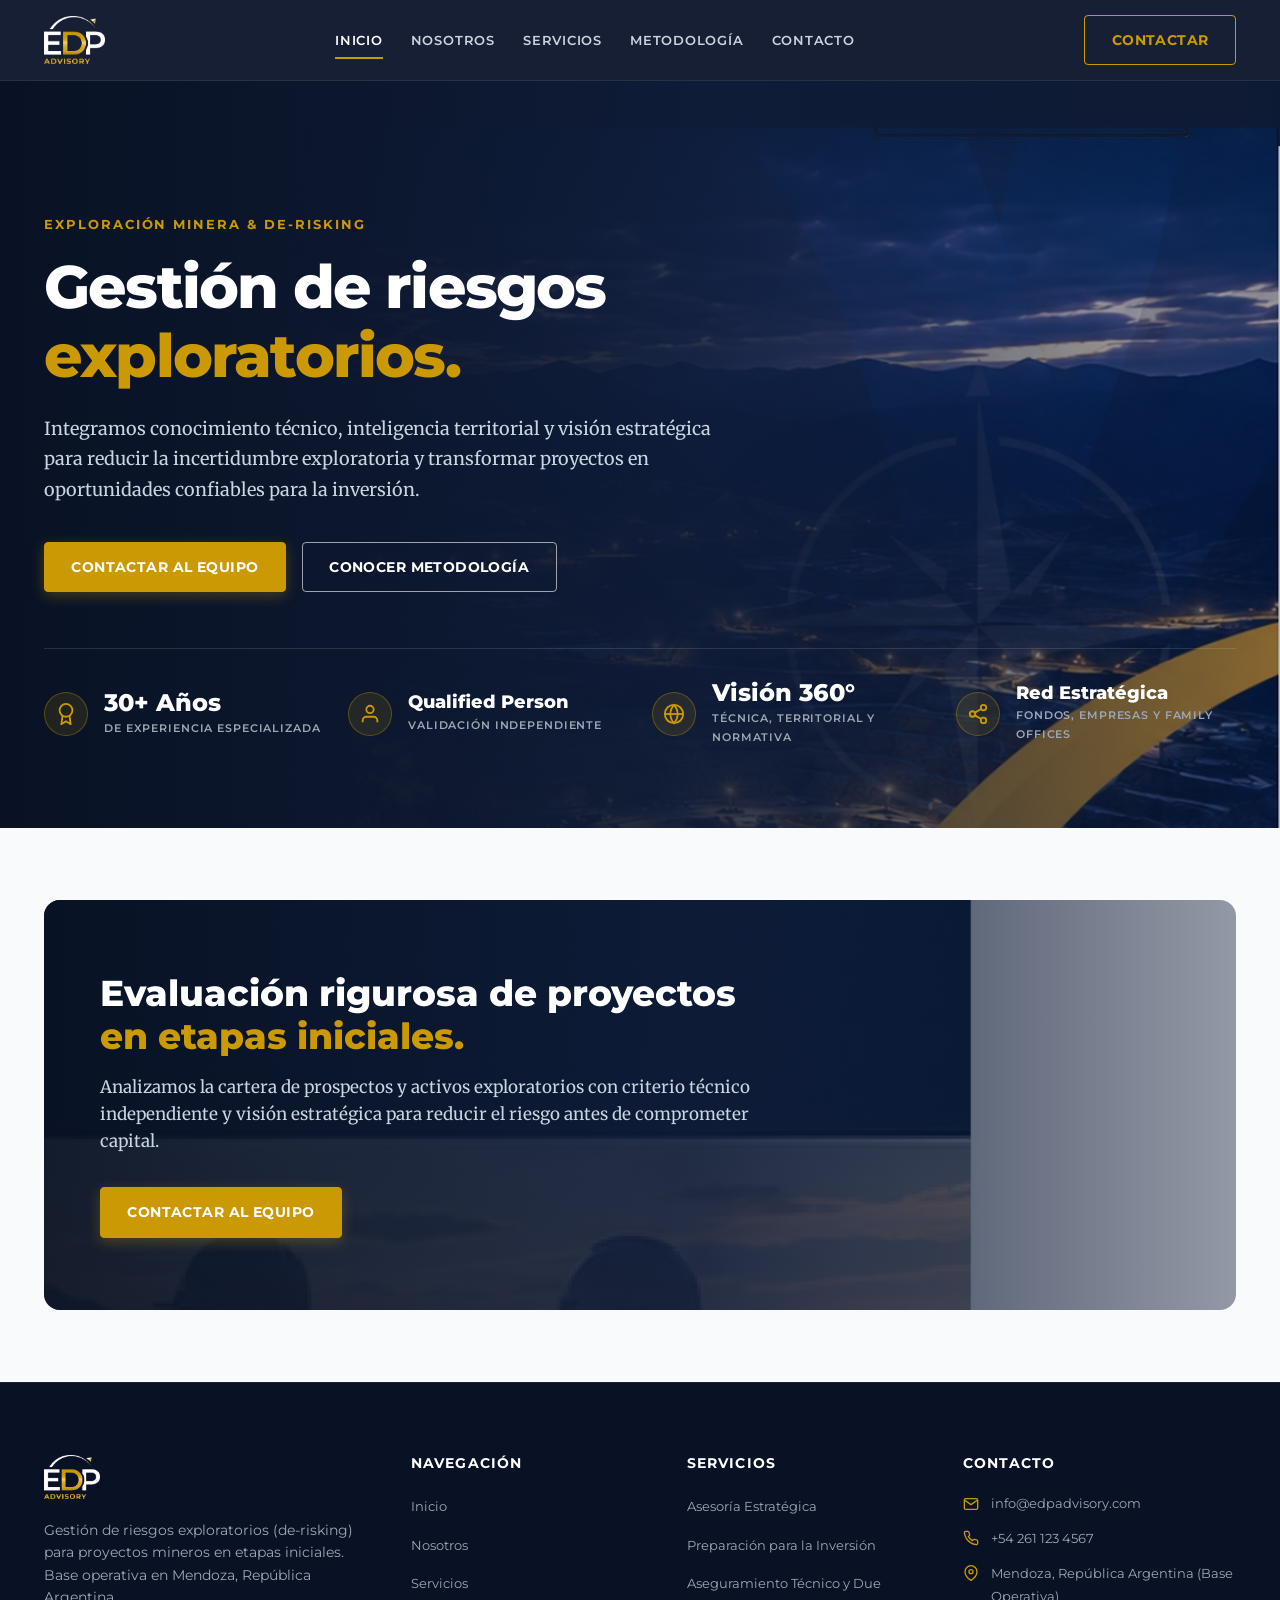
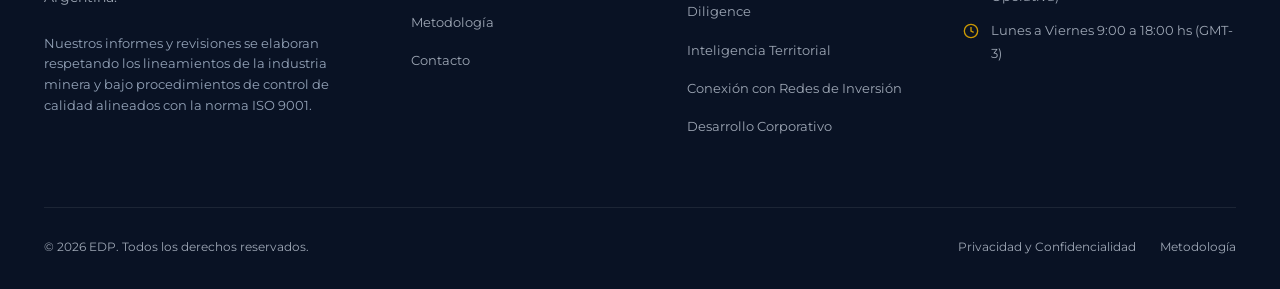
==== commit 95e03396: "Actualización del sitio web Nueva documentacion Blanca" ====
--- a/index.html
+++ b/index.html
@@ -3,8 +3,8 @@
 <head>
   <meta charset="UTF-8">
   <meta name="viewport" content="width=device-width, initial-scale=1.0">
-  <title>EDP Advisory | Strategic Senior Advisory para Inversiones Mineras</title>
-  <meta name="description" content="Conectamos proyectos mineros con capital internacional. Firma de Strategic Senior Advisory especializada en minería en América Latina y el Cono Sur.">
+  <title>EDP | Gestión de riesgos exploratorios</title>
+  <meta name="description" content="EDP gestiona el riesgo exploratorio (de-risking) de proyectos mineros en etapas iniciales desde Mendoza, Argentina.">
   <link rel="stylesheet" href="assets/css/styles.css">
   <link rel="icon" type="image/png" href="assets/img/logo-light.png">
 </head>
@@ -13,33 +13,20 @@
   <!-- Site Header -->
   <header class="site-header">
     <div class="container nav-container">
-      <a href="index.html" class="nav-logo" aria-label="EDP Advisory - Inicio">
-        <img src="assets/img/logo-light.png" alt="EDP Advisory">
+      <a href="index.html" class="nav-logo" aria-label="EDP - Inicio">
+        <img src="assets/img/logo-light.png" alt="EDP">
       </a>
 
       <nav class="nav-menu" id="navMenu">
         <a href="index.html" class="nav-link active">Inicio</a>
         <a href="nosotros.html" class="nav-link">Nosotros</a>
-        <div class="nav-dropdown">
-          <a href="servicios.html" class="nav-link">Servicios ▾</a>
-          <div class="dropdown-menu">
-            <a href="servicios.html#asesoria-estrategica" class="dropdown-item">Asesoría Estratégica</a>
-            <a href="servicios.html#preparacion-inversion" class="dropdown-item">Preparación para la Inversión</a>
-            <a href="servicios.html#aseguramiento-tecnico" class="dropdown-item">Aseguramiento Técnico</a>
-            <a href="servicios.html#inteligencia-institucional" class="dropdown-item">Inteligencia Institucional</a>
-            <a href="servicios.html#conexion-capital" class="dropdown-item">Conexión de Capital</a>
-            <a href="servicios.html#desarrollo-corporativo" class="dropdown-item">Desarrollo Corporativo</a>
-          </div>
-        </div>
+        <a href="servicios.html" class="nav-link">Servicios</a>
         <a href="metodologia.html" class="nav-link">Metodología</a>
-        <a href="sectores.html" class="nav-link">Sectores</a>
-        <a href="insights.html" class="nav-link">Insights</a>
-        <a href="equipo.html" class="nav-link">Equipo</a>
         <a href="contacto.html" class="nav-link">Contacto</a>
       </nav>
 
       <div class="nav-actions">
-        <a href="agendar.html" class="btn btn-outline-gold">Agendar Reunión</a>
+        <a href="contacto.html" class="btn btn-outline-gold">Contactar</a>
         <button class="hamburger-btn" aria-label="Abrir menú" aria-expanded="false">
           <svg width="24" height="24" viewBox="0 0 24 24" fill="none" stroke="currentColor" stroke-width="2">
             <line x1="3" y1="12" x2="21" y2="12"></line>
@@ -51,17 +38,17 @@
     </div>
   </header>
 
-  <!-- Hero Section -->
+  <!-- Hero Section (Único bloque del primer scroll) -->
   <section class="hero">
     <div class="container">
       <div class="hero-content reveal">
-        <span class="eyebrow">Strategic Senior Advisory</span>
-        <h1 class="hero-title">Conectamos proyectos mineros con <span class="text-gold">capital internacional.</span></h1>
-        <p class="hero-description">Conocimiento técnico + inteligencia territorial + visión estratégica. Transformamos proyectos mineros en oportunidades confiables para el capital global.</p>
+        <span class="eyebrow">Exploración Minera & De-risking</span>
+        <h1 class="hero-title">Gestión de riesgos <span class="text-gold">exploratorios.</span></h1>
+        <p class="hero-description">Integramos conocimiento técnico, inteligencia territorial y visión estratégica para reducir la incertidumbre exploratoria y transformar proyectos en oportunidades confiables para la inversión.</p>
         
         <div class="hero-actions">
-          <a href="agendar.html" class="btn btn-gold">Agendar Reunión</a>
-          <a href="metodologia.html" class="btn btn-outline-white">Conocer Metodología</a>
+          <a href="contacto.html" class="btn btn-gold">Contactar al equipo</a>
+          <a href="metodologia.html" class="btn btn-outline-white">Conocer metodología</a>
         </div>
       </div>
 
@@ -75,8 +62,8 @@
             </svg>
           </div>
           <div>
-            <div class="metric-number">30+</div>
-            <div class="metric-label">Años de Experiencia</div>
+            <div class="metric-number">30+ Años</div>
+            <div class="metric-label">De Experiencia Especializada</div>
           </div>
         </div>
 
@@ -89,7 +76,7 @@
           </div>
           <div>
             <div class="metric-number" style="font-size: 1.15rem;">Qualified Person</div>
-            <div class="metric-label">Certificación Internacional</div>
+            <div class="metric-label">Validación Independiente</div>
           </div>
         </div>
 
@@ -102,8 +89,8 @@
             </svg>
           </div>
           <div>
-            <div class="metric-number">360°</div>
-            <div class="metric-label">Visión de Riesgo Integral</div>
+            <div class="metric-number">Visión 360°</div>
+            <div class="metric-label">Técnica, Territorial y Normativa</div>
           </div>
         </div>
 
@@ -118,452 +105,23 @@
             </svg>
           </div>
           <div>
-            <div class="metric-number" style="font-size: 1.15rem;">Red Global</div>
-            <div class="metric-label">Fondos, Empresas y Alianzas</div>
+            <div class="metric-number" style="font-size: 1.15rem;">Red Estratégica</div>
+            <div class="metric-label">Fondos, Empresas y Family Offices</div>
           </div>
         </div>
       </div>
     </div>
   </section>
 
-  <!-- Somos EDP / Value Proposition Section -->
-  <section class="section section-white">
+  <!-- CTA Banner Section -->
+  <section class="section section-light" style="padding: 4.5rem 0;">
     <div class="container">
-      <div class="feature-split">
-        <div>
-          <span class="eyebrow">Somos EDP</span>
-          <h2 class="section-title">Más que consultores. <span class="text-gold">Somos socios estratégicos.</span></h2>
-          <p style="font-size: 1.0625rem; color: #475569; margin-bottom: 2rem; line-height: 1.75;">
-            Transformamos información técnica compleja en inteligencia estratégica accionable para inversores, directorios y compañías que buscan maximizar el valor de sus activos mineros.
-          </p>
-          <a href="nosotros.html" class="btn btn-outline-navy">Conocer más sobre EDP</a>
-        </div>
-
-        <div class="pillar-cards">
-          <!-- Pillar 1 -->
-          <div class="pillar-card">
-            <div class="pillar-icon-box">
-              <svg width="26" height="26" viewBox="0 0 24 24" fill="none" stroke="currentColor" stroke-width="2">
-                <path d="M2 20h20L12 4z"></path>
-              </svg>
-            </div>
-            <h3 class="pillar-title">Experiencia</h3>
-            <p class="pillar-desc">Más de tres décadas acompañando proyectos mineros en América Latina con resultados concretos.</p>
-          </div>
-
-          <!-- Pillar 2 -->
-          <div class="pillar-card">
-            <div class="pillar-icon-box">
-              <svg width="26" height="26" viewBox="0 0 24 24" fill="none" stroke="currentColor" stroke-width="2">
-                <path d="M12 22s8-4 8-10V5l-8-3-8 3v7c0 6 8 10 8 10z"></path>
-              </svg>
-            </div>
-            <h3 class="pillar-title">Independencia</h3>
-            <p class="pillar-desc">Análisis objetivo e imparcial que genera confianza comprobada en inversores y stakeholders globales.</p>
-          </div>
-
-          <!-- Pillar 3 -->
-          <div class="pillar-card">
-            <div class="pillar-icon-box">
-              <svg width="26" height="26" viewBox="0 0 24 24" fill="none" stroke="currentColor" stroke-width="2">
-                <circle cx="12" cy="12" r="10"></circle>
-                <circle cx="12" cy="12" r="6"></circle>
-                <circle cx="12" cy="12" r="2"></circle>
-              </svg>
-            </div>
-            <h3 class="pillar-title">Foco en Resultados</h3>
-            <p class="pillar-desc">Nos involucramos en cada etapa clave del proyecto para asegurar su financiamiento y viabilidad.</p>
-          </div>
-        </div>
-      </div>
-    </div>
-  </section>
-
-  <!-- Solutions & Services Overview Section -->
-  <section class="section section-light">
-    <div class="container">
-      <div style="text-align: center; max-width: 800px; margin: 0 auto;">
-        <span class="eyebrow">Nuestros Servicios</span>
-        <h2 class="section-title">Soluciones estratégicas para cada etapa del <span class="text-gold">ciclo de inversión minera.</span></h2>
-        <p class="section-subtitle" style="margin: 0 auto;">
-          Servicios de Senior Advisory para reducir la incertidumbre, generar confianza y estructurar proyectos para el capital internacional.
-        </p>
-      </div>
-
-      <div class="services-grid">
-        <!-- Service 1 -->
-        <div class="service-card">
-          <img src="assets/img/service-advisory.jpg" alt="Asesoría Estratégica" class="service-card-img">
-          <div class="service-card-body">
-            <h3 class="service-card-title">Asesoría Estratégica</h3>
-            <p class="service-card-desc">Definimos dirección corporativa, evaluamos oportunidades y acompañamos decisiones críticas con visión de largo plazo y enfoque en creación de valor sostenible.</p>
-            <a href="servicios.html#asesoria-estrategica" class="service-card-link">Ver más <span>→</span></a>
-          </div>
-        </div>
-
-        <!-- Service 2 -->
-        <div class="service-card">
-          <img src="assets/img/service-readiness.jpg" alt="Preparación para la Inversión" class="service-card-img">
-          <div class="service-card-body">
-            <h3 class="service-card-title">Preparación para la Inversión</h3>
-            <p class="service-card-desc">Preparamos proyectos y compañías para el mercado de capitales: Investment Story, Data Room, modelos financieros y estrategia de levantamiento de fondos.</p>
-            <a href="servicios.html#preparacion-inversion" class="service-card-link">Ver más <span>→</span></a>
-          </div>
-        </div>
-
-        <!-- Service 3 -->
-        <div class="service-card">
-          <img src="assets/img/service-technical.jpg" alt="Aseguramiento Técnico" class="service-card-img">
-          <div class="service-card-body">
-            <h3 class="service-card-title">Aseguramiento Técnico</h3>
-            <p class="service-card-desc">QA/QC, Due Diligence y validación técnica independiente con perfiles Qualified Person (QP) para garantizar credibilidad ante bolsas internacionales.</p>
-            <a href="servicios.html#aseguramiento-tecnico" class="service-card-link">Ver más <span>→</span></a>
-          </div>
-        </div>
-
-        <!-- Service 4 -->
-        <div class="service-card">
-          <img src="assets/img/service-institutional.jpg" alt="Inteligencia Institucional" class="service-card-img">
-          <div class="service-card-body">
-            <h3 class="service-card-title">Inteligencia Institucional</h3>
-            <p class="service-card-desc">Análisis institucional, político, social, ambiental y regulatorio para entender el contexto territorial y anticipar contingencias operativas y reputacionales.</p>
-            <a href="servicios.html#inteligencia-institucional" class="service-card-link">Ver más <span>→</span></a>
-          </div>
-        </div>
-
-        <!-- Service 5 -->
-        <div class="service-card">
-          <img src="assets/img/service-capital.jpg" alt="Conexión de Capital" class="service-card-img">
-          <div class="service-card-body">
-            <h3 class="service-card-title">Conexión de Capital</h3>
-            <p class="service-card-desc">Conectamos proyectos con la red adecuada de inversores, fondos institucionales, empresas mineras estratégicas y family offices a nivel global.</p>
-            <a href="servicios.html#conexion-capital" class="service-card-link">Ver más <span>→</span></a>
-          </div>
-        </div>
-
-        <!-- Service 6 -->
-        <div class="service-card">
-          <img src="assets/img/service-corporate.jpg" alt="Desarrollo Corporativo" class="service-card-img">
-          <div class="service-card-body">
-            <h3 class="service-card-title">Desarrollo Corporativo</h3>
-            <p class="service-card-desc">Apoyamos el crecimiento corporativo mediante fusiones y adquisiciones (M&A), alianzas estratégicas, joint ventures y estructuración de valor accionario.</p>
-            <a href="servicios.html#desarrollo-corporativo" class="service-card-link">Ver más <span>→</span></a>
-          </div>
-        </div>
-      </div>
-
-      <div style="text-align: center; margin-top: 3rem;">
-        <a href="servicios.html" class="btn btn-gold">Conocé cómo trabajamos</a>
-      </div>
-    </div>
-  </section>
-
-  <!-- Methodology Preview Section (Dark Navy) -->
-  <section class="section section-dark">
-    <div class="container">
-      <div style="text-align: center; max-width: 800px; margin: 0 auto;">
-        <span class="eyebrow">Nuestra Metodología</span>
-        <h2 class="section-title">EDP Investment Navigation™</h2>
-        <p class="section-subtitle" style="margin: 0 auto;">
-          Un proceso integral y probado que guía al proyecto minero desde la etapa exploratoria hasta quedar listo para inversión institucional de escala global.
-        </p>
-      </div>
-
-      <!-- 6-Stage Interactive Horizontal Strip -->
-      <div class="methodology-strip">
-        <div class="step-node active" data-step="1">
-          <div class="step-number">01</div>
-          <div class="step-name">Descubrir</div>
-          <div class="step-summary">Comprendemos geología, entorno y stakeholders.</div>
-        </div>
-        <div class="step-node" data-step="2">
-          <div class="step-number">02</div>
-          <div class="step-name">Evaluar</div>
-          <div class="step-summary">Mapeo de riesgos técnicos, ESG e institucionales.</div>
-        </div>
-        <div class="step-node" data-step="3">
-          <div class="step-number">03</div>
-          <div class="step-name">Validar</div>
-          <div class="step-summary">Validación técnica independiente Qualified Person.</div>
-        </div>
-        <div class="step-node" data-step="4">
-          <div class="step-number">04</div>
-          <div class="step-name">Posicionar</div>
-          <div class="step-summary">Data Room, Investment Story y modelo económico.</div>
-        </div>
-        <div class="step-node" data-step="5">
-          <div class="step-number">05</div>
-          <div class="step-name">Conectar</div>
-          <div class="step-summary">Introducción calificada a inversores y fondos.</div>
-        </div>
-        <div class="step-node" data-step="6">
-          <div class="step-number">06</div>
-          <div class="step-name">Navegar</div>
-          <div class="step-summary">Acompañamiento en negociación y post-cierre.</div>
-        </div>
-      </div>
-
-      <div style="text-align: center; margin-top: 2.5rem;">
-        <a href="metodologia.html" class="btn btn-outline-gold">Ver la Metodología Completa</a>
-      </div>
-    </div>
-  </section>
-
-  <!-- The Strategic Translator / Bridge Section -->
-  <section class="section section-white">
-    <div class="container">
-      <div style="text-align: center; max-width: 820px; margin: 0 auto 3.5rem;">
-        <span class="eyebrow">El Rol de EDP</span>
-        <h2 class="section-title">El <span class="text-gold">Traductor Estratégico</span> del ecosistema minero</h2>
-        <p class="section-subtitle" style="margin: 0 auto;">
-          Conectamos dos realidades que habitualmente hablan lenguajes distintos: el capital financiero internacional y el potencial técnico del yacimiento local.
-        </p>
-      </div>
-
-      <div style="display: grid; grid-template-columns: 1fr 1.2fr 1fr; gap: 1.5rem; align-items: center;">
-        <!-- Global Capital -->
-        <div style="background-color: #f8fafc; border: 1.5px solid #e2e8f0; border-radius: 12px; padding: 2rem 1.5rem; text-align: center;">
-          <div style="width: 50px; height: 50px; border-radius: 50%; background: #1D2F54; color: #CB9904; display: flex; align-items: center; justify-content: center; margin: 0 auto 1rem;">
-            <svg width="24" height="24" viewBox="0 0 24 24" fill="none" stroke="currentColor" stroke-width="2">
-              <circle cx="12" cy="12" r="10"></circle>
-              <line x1="2" y1="12" x2="22" y2="12"></line>
-              <path d="M12 2a15.3 15.3 0 0 1 4 10 15.3 15.3 0 0 1-4 10 15.3 15.3 0 0 1-4-10 15.3 15.3 0 0 1 4-10z"></path>
-            </svg>
-          </div>
-          <h3 style="font-size: 1.15rem; color: #1D2F54; margin-bottom: 0.5rem;">El Capital Global</h3>
-          <p style="font-family: var(--font-ui); font-size: 0.75rem; font-weight: 700; color: #CB9904; text-transform: uppercase; margin-bottom: 0.75rem;">Inversores Top-Tier & TSX</p>
-          <p style="font-size: 0.8125rem; color: #64748b; line-height: 1.5;">
-            Necesidad: Entender exactamente dónde invierten, mitigar el riesgo geopolítico profundo y exigir programas de exploración con auditoría indiscutible.
-          </p>
-        </div>
-
-        <!-- Center Bridge EDP -->
-        <div style="background-color: #1D2F54; color: #ffffff; border-radius: 16px; padding: 2.5rem 2rem; text-align: center; border: 2px solid #CB9904; box-shadow: 0 10px 30px rgba(29, 47, 84, 0.25);">
-          <img src="assets/img/logo-light.png" alt="EDP" style="height: 42px; margin: 0 auto 1.25rem;">
-          <h3 style="font-size: 1.35rem; color: #ffffff; margin-bottom: 0.5rem;">EDP Senior Advisory</h3>
-          <p style="font-family: var(--font-ui); font-size: 0.8125rem; font-weight: 700; color: #CB9904; letter-spacing: 0.05em; text-transform: uppercase; margin-bottom: 1rem;">
-            El Puente de Certeza Estratégica
-          </p>
-          <p style="font-size: 0.875rem; color: #cbd5e1; line-height: 1.6;">
-            EDP audita lo local con credenciales <strong>Qualified Person</strong> y le otorga el marco corporativo, financiero y ético que exige el capital global.
-          </p>
-        </div>
-
-        <!-- Local Projects -->
-        <div style="background-color: #f8fafc; border: 1.5px solid #e2e8f0; border-radius: 12px; padding: 2rem 1.5rem; text-align: center;">
-          <div style="width: 50px; height: 50px; border-radius: 50%; background: #1D2F54; color: #CB9904; display: flex; align-items: center; justify-content: center; margin: 0 auto 1rem;">
-            <svg width="24" height="24" viewBox="0 0 24 24" fill="none" stroke="currentColor" stroke-width="2">
-              <polygon points="12 2 2 7 12 12 22 7 12 2"></polygon>
-              <polyline points="2 17 12 22 22 17"></polyline>
-              <polyline points="2 12 12 17 22 12"></polyline>
-            </svg>
-          </div>
-          <h3 style="font-size: 1.15rem; color: #1D2F54; margin-bottom: 0.5rem;">El Ecosistema Local</h3>
-          <p style="font-family: var(--font-ui); font-size: 0.75rem; font-weight: 700; color: #CB9904; text-transform: uppercase; margin-bottom: 0.75rem;">Proyectos en Desarrollo</p>
-          <p style="font-size: 0.8125rem; color: #64748b; line-height: 1.5;">
-            Necesidad: Estructurar y auditar sus carpetas técnicas para ser atractivos e impecables ante comités de inversión y fondos extranjeros.
-          </p>
-        </div>
-      </div>
-    </div>
-  </section>
-
-  <!-- Sectors Overview Section -->
-  <section class="section section-light">
-    <div class="container">
-      <div style="display: flex; justify-content: space-between; align-items: flex-end; margin-bottom: 2.5rem; flex-wrap: wrap; gap: 1.5rem;">
-        <div>
-          <span class="eyebrow">Sectores</span>
-          <h2 class="section-title">Experiencia especializada en <span class="text-gold">sectores clave</span></h2>
-          <p class="section-subtitle">Soluciones de Senior Advisory adaptadas a los desafíos de cada mineral y entorno operativo.</p>
-        </div>
-        <a href="sectores.html" class="btn btn-outline-navy">Ver todos los sectores</a>
-      </div>
-
-      <div class="sectors-grid">
-        <!-- Sector 1: Metalifera -->
-        <div class="sector-card">
-          <div class="sector-card-img-wrapper">
-            <img src="assets/img/sector-metalifera.jpg" alt="Minería Metalífera" class="sector-card-img">
-          </div>
-          <div class="sector-card-body">
-            <h3 class="sector-card-title">Minería Metalífera</h3>
-            <p class="sector-card-desc">Asesoramos proyectos de minerales metálicos desde la exploración temprana hasta la etapa de producción y expansión.</p>
-            <div class="sector-enfoque-title">Enfoque Clave</div>
-            <ul class="sector-checklist">
-              <li>Oro, Plata, Cobre, Plomo, Zinc</li>
-              <li>QA/QC y validación de recursos</li>
-              <li>Financiamiento y salida a mercado</li>
-            </ul>
-            <a href="sectores.html#metalifera" class="service-card-link">Explorar sector <span>→</span></a>
-          </div>
-        </div>
-
-        <!-- Sector 2: No Metalifera -->
-        <div class="sector-card">
-          <div class="sector-card-img-wrapper">
-            <img src="assets/img/sector-nometalifera.jpg" alt="Minería No Metalífera" class="sector-card-img">
-          </div>
-          <div class="sector-card-body">
-            <h3 class="sector-card-title">Minería No Metalífera</h3>
-            <p class="sector-card-desc">Brindamos asesoría para proyectos de minerales industriales y de construcción con foco en viabilidad, mercado y sostenibilidad.</p>
-            <div class="sector-enfoque-title">Enfoque Clave</div>
-            <ul class="sector-checklist">
-              <li>Boratos, Calizas, Arenas industriales</li>
-              <li>Estudios de mercado y CAPEX/OPEX</li>
-              <li>Gestión ambiental y licenciamiento</li>
-            </ul>
-            <a href="sectores.html#no-metalifera" class="service-card-link">Explorar sector <span>→</span></a>
-          </div>
-        </div>
-
-        <!-- Sector 3: Litio -->
-        <div class="sector-card">
-          <div class="sector-card-img-wrapper">
-            <img src="assets/img/sector-litio.jpg" alt="Litio y Salares" class="sector-card-img">
-          </div>
-          <div class="sector-card-body">
-            <h3 class="sector-card-title">Litio</h3>
-            <p class="sector-card-desc">Equipo senior con amplia experiencia en proyectos de litio en salares y roca dura, con enfoque en química de procesos y escalabilidad.</p>
-            <div class="sector-enfoque-title">Enfoque Clave</div>
-            <ul class="sector-checklist">
-              <li>Salares de salmuera y pegmatitas</li>
-              <li>Tecnología DLE y evaporación</li>
-              <li>Conexión con el ecosistema global de baterías</li>
-            </ul>
-            <a href="sectores.html#litio" class="service-card-link">Explorar sector <span>→</span></a>
-          </div>
-        </div>
-      </div>
-    </div>
-  </section>
-
-  <!-- Sector Metrics Banner (Dark Navy) -->
-  <section class="section section-dark" style="padding: 4rem 0;">
-    <div class="container">
-      <div style="text-align: center; margin-bottom: 2.5rem;">
-        <span class="eyebrow">Nuestra Experiencia en Cifras</span>
-        <h2 class="section-title text-white">Track Record Comprobable</h2>
-      </div>
-
-      <div style="display: grid; grid-template-columns: repeat(4, 1fr); gap: 2rem; text-align: center;">
-        <div style="border-right: 1px solid rgba(255,255,255,0.1); padding-right: 1.5rem;">
-          <div style="font-family: var(--font-heading); font-size: 3rem; font-weight: 800; color: #CB9904; line-height: 1;">30+</div>
-          <div style="font-family: var(--font-ui); font-size: 0.8125rem; font-weight: 700; text-transform: uppercase; color: #ffffff; margin: 0.5rem 0 0.25rem;">Años de Experiencia</div>
-          <p style="font-size: 0.75rem; color: #94a3b8; margin: 0;">Acompañando proyectos mineros en la región.</p>
-        </div>
-
-        <div style="border-right: 1px solid rgba(255,255,255,0.1); padding-right: 1.5rem;">
-          <div style="font-family: var(--font-heading); font-size: 3rem; font-weight: 800; color: #CB9904; line-height: 1;">200+</div>
-          <div style="font-family: var(--font-ui); font-size: 0.8125rem; font-weight: 700; text-transform: uppercase; color: #ffffff; margin: 0.5rem 0 0.25rem;">Proyectos Evaluados</div>
-          <p style="font-size: 0.75rem; color: #94a3b8; margin: 0;">En diversas etapas del ciclo de exploración y desarrollo.</p>
-        </div>
-
-        <div style="border-right: 1px solid rgba(255,255,255,0.1); padding-right: 1.5rem;">
-          <div style="font-family: var(--font-heading); font-size: 3rem; font-weight: 800; color: #CB9904; line-height: 1;">5</div>
-          <div style="font-family: var(--font-ui); font-size: 0.8125rem; font-weight: 700; text-transform: uppercase; color: #ffffff; margin: 0.5rem 0 0.25rem;">Países Principales</div>
-          <p style="font-size: 0.75rem; color: #94a3b8; margin: 0;">Argentina, Chile, Perú, Canadá y Australia.</p>
-        </div>
-
-        <div>
-          <div style="font-family: var(--font-heading); font-size: 3rem; font-weight: 800; color: #CB9904; line-height: 1;">100+</div>
-          <div style="font-family: var(--font-ui); font-size: 0.8125rem; font-weight: 700; text-transform: uppercase; color: #ffffff; margin: 0.5rem 0 0.25rem;">Clientes Estratégicos</div>
-          <p style="font-size: 0.75rem; color: #94a3b8; margin: 0;">Compañías mineras, fondos e inversores internacionales.</p>
-        </div>
-      </div>
-    </div>
-  </section>
-
-  <!-- Insights Teaser Section -->
-  <section class="section section-white">
-    <div class="container">
-      <div style="display: flex; justify-content: space-between; align-items: flex-end; margin-bottom: 2.5rem; flex-wrap: wrap; gap: 1.5rem;">
-        <div>
-          <span class="eyebrow">Insights & Publicaciones</span>
-          <h2 class="section-title">Inteligencia para mejores decisiones <span class="text-gold">de inversión</span></h2>
-          <p class="section-subtitle">Perspectivas técnicas, geopolíticas y financieras de nuestro equipo senior.</p>
-        </div>
-        <a href="insights.html" class="btn btn-outline-navy">Ver todos los insights</a>
-      </div>
-
-      <div class="insights-grid" style="grid-template-columns: repeat(3, 1fr);">
-        <!-- Insight 1 -->
-        <div class="insight-card">
-          <img src="assets/img/insight-1.jpg" alt="Panorama de la inversión minera" class="insight-card-img">
-          <div class="insight-card-body">
-            <div class="insight-meta">
-              <span class="insight-badge">Artículo</span>
-              <span class="insight-date">15 May 2026</span>
-            </div>
-            <h3 class="insight-title">Panorama de la inversión minera en América Latina 2026</h3>
-            <p class="insight-excerpt">Análisis exhaustivo de flujos de capital, destinos prioritarios y sectores con mayor potencial de crecimiento en la región andina.</p>
-            <a href="#" class="insight-read-more js-open-article" data-article-id="1">Leer análisis completo <span>→</span></a>
-          </div>
-        </div>
-
-        <!-- Insight 2 -->
-        <div class="insight-card">
-          <img src="assets/img/insight-2.jpg" alt="QA/QC en la confianza del inversor" class="insight-card-img">
-          <div class="insight-card-body">
-            <div class="insight-meta">
-              <span class="insight-badge">Análisis</span>
-              <span class="insight-date">08 May 2026</span>
-            </div>
-            <h3 class="insight-title">El rol del QA/QC en la confianza del inversor</h3>
-            <p class="insight-excerpt">Por qué la integridad y trazabilidad de los datos geológicos es crítica para reducir el riesgo en etapas de exploración avanzada.</p>
-            <a href="#" class="insight-read-more js-open-article" data-article-id="2">Leer análisis completo <span>→</span></a>
-          </div>
-        </div>
-
-        <!-- Insight 3 -->
-        <div class="insight-card">
-          <img src="assets/img/insight-3.jpg" alt="Litio oferta y demanda" class="insight-card-img">
-          <div class="insight-card-body">
-            <div class="insight-meta">
-              <span class="insight-badge">Nota de Mercado</span>
-              <span class="insight-date">01 May 2026</span>
-            </div>
-            <h3 class="insight-title">Litio: oferta, demanda y precios en transición</h3>
-            <p class="insight-excerpt">Dinámica del mercado global, avances en tecnologías DLE y proyecciones de balance para la cadena de baterías hacia 2030.</p>
-            <a href="#" class="insight-read-more js-open-article" data-article-id="3">Leer análisis completo <span>→</span></a>
-          </div>
-        </div>
-      </div>
-    </div>
-  </section>
-
-  <!-- CTA Banner Section -->
-  <div class="container">
-    <div class="cta-banner">
-      <div class="cta-banner-content">
-        <h2 class="cta-banner-title">Cada decisión estratégica <span class="text-gold">comienza con la información correcta.</span></h2>
-        <p class="cta-banner-desc">Agendemos una reunión confidencial y descubramos cómo podemos ayudarlo a transformar su proyecto minero en una oportunidad de inversión confiable para el mercado global.</p>
-        <a href="agendar.html" class="btn btn-gold">Agendar Reunión Confidencial</a>
-      </div>
-    </div>
-  </div>
-
-  <!-- Newsletter Banner -->
-  <section class="newsletter-banner">
-    <div class="container">
-      <div class="newsletter-split">
-        <div class="newsletter-info">
-          <div class="newsletter-icon">
-            <svg width="24" height="24" viewBox="0 0 24 24" fill="none" stroke="currentColor" stroke-width="2">
-              <path d="M4 4h16c1.1 0 2 .9 2 2v12c0 1.1-.9 2-2 2H4c-1.1 0-2-.9-2-2V6c0-1.1.9-2 2-2z"></path>
-              <polyline points="22,6 12,13 2,6"></polyline>
-            </svg>
-          </div>
-          <div>
-            <h3 class="newsletter-title">Recibí nuestros insights en tu correo</h3>
-            <p class="newsletter-desc">Suscribite y recibí análisis exclusivos, reportes de mercado y novedades del ecosistema minero.</p>
-          </div>
-        </div>
-
-        <form class="newsletter-form js-newsletter-form">
-          <input type="email" class="newsletter-input" placeholder="Tu correo corporativo" required>
-          <button type="submit" class="btn btn-gold">Suscribirme</button>
-        </form>
+      <div class="cta-banner" style="margin: 0;">
+        <div class="cta-banner-content">
+          <h2 class="cta-banner-title">Evaluación rigurosa de proyectos <span class="text-gold">en etapas iniciales.</span></h2>
+          <p class="cta-banner-desc">Analizamos la cartera de prospectos y activos exploratorios con criterio técnico independiente y visión estratégica para reducir el riesgo antes de comprometer capital.</p>
+          <a href="contacto.html" class="btn btn-gold">Contactar al equipo</a>
+        </div>
       </div>
     </div>
   </section>
@@ -574,31 +132,23 @@
       <div class="footer-top">
         <div>
           <div class="footer-logo">
-            <img src="assets/img/logo-light.png" alt="EDP Advisory">
+            <img src="assets/img/logo-light.png" alt="EDP">
           </div>
           <p class="footer-about">
-            Strategic Senior Advisory para inversiones mineras en América Latina y el Cono Sur. Conectamos conocimiento técnico, inteligencia territorial y capital internacional.
+            Gestión de riesgos exploratorios (de-risking) para proyectos mineros en etapas iniciales. Base operativa en Mendoza, República Argentina.
           </p>
-          <div class="footer-social">
-            <a href="https://linkedin.com" target="_blank" aria-label="LinkedIn">
-              <svg width="18" height="18" viewBox="0 0 24 24" fill="currentColor"><path d="M19 3a2 2 0 0 1 2 2v14a2 2 0 0 1-2 2H5a2 2 0 0 1-2-2V5a2 2 0 0 1 2-2h14m-.5 15.5v-5.3a3.26 3.26 0 0 0-3.26-3.26c-.85 0-1.84.52-2.28 1.3v-1.11h-2.79v8.37h2.79v-4.93c0-.77.62-1.4 1.39-1.4a1.4 1.4 0 0 1 1.4 1.4v4.93h2.75M6.46 10.9v8.37H9.25V10.9H6.46M7.86 6.3a1.64 1.64 0 1 0 0 3.28 1.64 1.64 0 0 0 0-3.28z"/></svg>
-            </a>
-            <a href="mailto:info@edpadvisory.com" aria-label="Email">
-              <svg width="18" height="18" viewBox="0 0 24 24" fill="none" stroke="currentColor" stroke-width="2"><path d="M4 4h16c1.1 0 2 .9 2 2v12c0 1.1-.9 2-2 2H4c-1.1 0-2-.9-2-2V6c0-1.1.9-2 2-2z"></path><polyline points="22,6 12,13 2,6"></polyline></svg>
-            </a>
-          </div>
-        </div>
-
-        <div>
-          <h4 class="footer-col-title">Enlaces Rápidos</h4>
+          <p style="font-size: 0.8125rem; color: #94a3b8; line-height: 1.6; margin-top: 1rem;">
+            Nuestros informes y revisiones se elaboran respetando los lineamientos de la industria minera y bajo procedimientos de control de calidad alineados con la norma ISO 9001.
+          </p>
+        </div>
+
+        <div>
+          <h4 class="footer-col-title">Navegación</h4>
           <ul class="footer-links">
             <li><a href="index.html">Inicio</a></li>
             <li><a href="nosotros.html">Nosotros</a></li>
             <li><a href="servicios.html">Servicios</a></li>
             <li><a href="metodologia.html">Metodología</a></li>
-            <li><a href="sectores.html">Sectores</a></li>
-            <li><a href="insights.html">Insights</a></li>
-            <li><a href="equipo.html">Equipo</a></li>
             <li><a href="contacto.html">Contacto</a></li>
           </ul>
         </div>
@@ -606,12 +156,12 @@
         <div>
           <h4 class="footer-col-title">Servicios</h4>
           <ul class="footer-links">
-            <li><a href="servicios.html#asesoria-estrategica">Asesoría Estratégica</a></li>
-            <li><a href="servicios.html#preparacion-inversion">Preparación para la Inversión</a></li>
-            <li><a href="servicios.html#aseguramiento-tecnico">Aseguramiento Técnico</a></li>
-            <li><a href="servicios.html#inteligencia-institucional">Inteligencia Institucional</a></li>
-            <li><a href="servicios.html#conexion-capital">Conexión de Capital</a></li>
-            <li><a href="servicios.html#desarrollo-corporativo">Desarrollo Corporativo</a></li>
+            <li><a href="servicios.html#servicio-1">Asesoría Estratégica</a></li>
+            <li><a href="servicios.html#servicio-2">Preparación para la Inversión</a></li>
+            <li><a href="servicios.html#servicio-3">Aseguramiento Técnico y Due Diligence</a></li>
+            <li><a href="servicios.html#servicio-4">Inteligencia Territorial</a></li>
+            <li><a href="servicios.html#servicio-5">Conexión con Redes de Inversión</a></li>
+            <li><a href="servicios.html#servicio-6">Desarrollo Corporativo</a></li>
           </ul>
         </div>
 
@@ -627,7 +177,7 @@
           </div>
           <div class="footer-contact-item">
             <svg width="16" height="16" viewBox="0 0 24 24" fill="none" stroke="currentColor" stroke-width="2"><path d="M21 10c0 7-9 13-9 13s-9-6-9-13a9 9 0 0 1 18 0z"></path><circle cx="12" cy="10" r="3"></circle></svg>
-            <span>Av. Emilio Civit 123, Mendoza, Argentina (HQ)</span>
+            <span>Mendoza, República Argentina (Base Operativa)</span>
           </div>
           <div class="footer-contact-item">
             <svg width="16" height="16" viewBox="0 0 24 24" fill="none" stroke="currentColor" stroke-width="2"><circle cx="12" cy="12" r="10"></circle><polyline points="12 6 12 12 16 14"></polyline></svg>
@@ -637,26 +187,28 @@
       </div>
 
       <div class="footer-bottom">
-        <div>© 2026 EDP Advisory. Todos los derechos reservados.</div>
+        <div>© 2026 EDP. Todos los derechos reservados.</div>
         <div class="footer-legal-links">
-          <a href="#">Política de Privacidad</a>
-          <a href="#">Términos y Condiciones</a>
-          <a href="#">Código de Ética</a>
+          <a href="contacto.html">Privacidad y Confidencialidad</a>
+          <a href="metodologia.html">Metodología</a>
         </div>
       </div>
     </div>
   </footer>
 
-  <!-- Modal for Full In-Depth Article Reading -->
-  <div class="modal-backdrop" id="articleModal">
-    <div class="modal-card">
-      <button class="modal-close-btn" id="modalCloseBtn" aria-label="Cerrar modal">✕</button>
-      <div class="modal-body" id="modalArticleContent">
-        <!-- Injected via JavaScript -->
-      </div>
-    </div>
-  </div>
-
   <script src="assets/js/main.js"></script>
+  <script>
+    const revealEls = document.querySelectorAll('.reveal');
+    const revealObserver = new IntersectionObserver((entries) => {
+      entries.forEach(e => { if (e.isIntersecting) { e.target.classList.add('visible'); } });
+    }, { threshold: 0.12 });
+    revealEls.forEach(el => revealObserver.observe(el));
+    const header = document.querySelector('.site-header');
+    if (header) {
+      window.addEventListener('scroll', () => {
+        header.classList.toggle('scrolled', window.scrollY > 40);
+      }, { passive: true });
+    }
+  </script>
 </body>
 </html>
